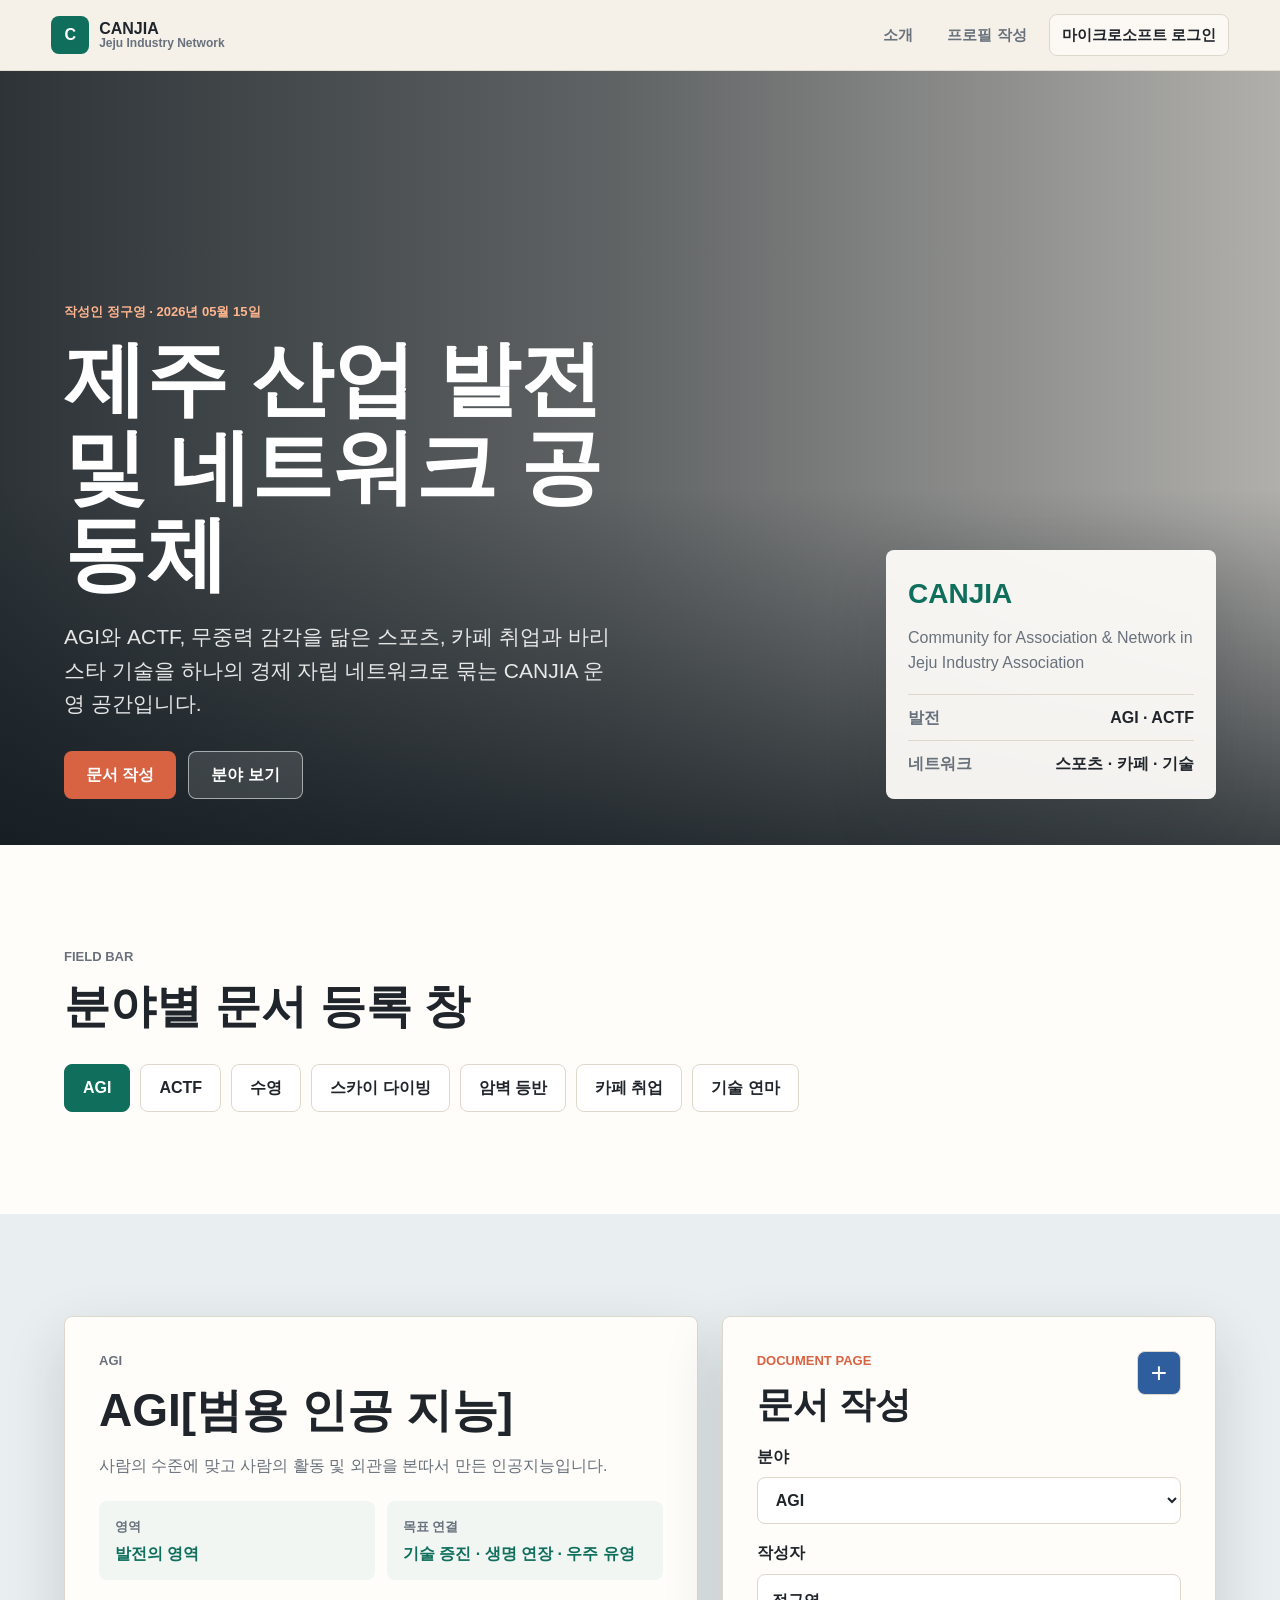
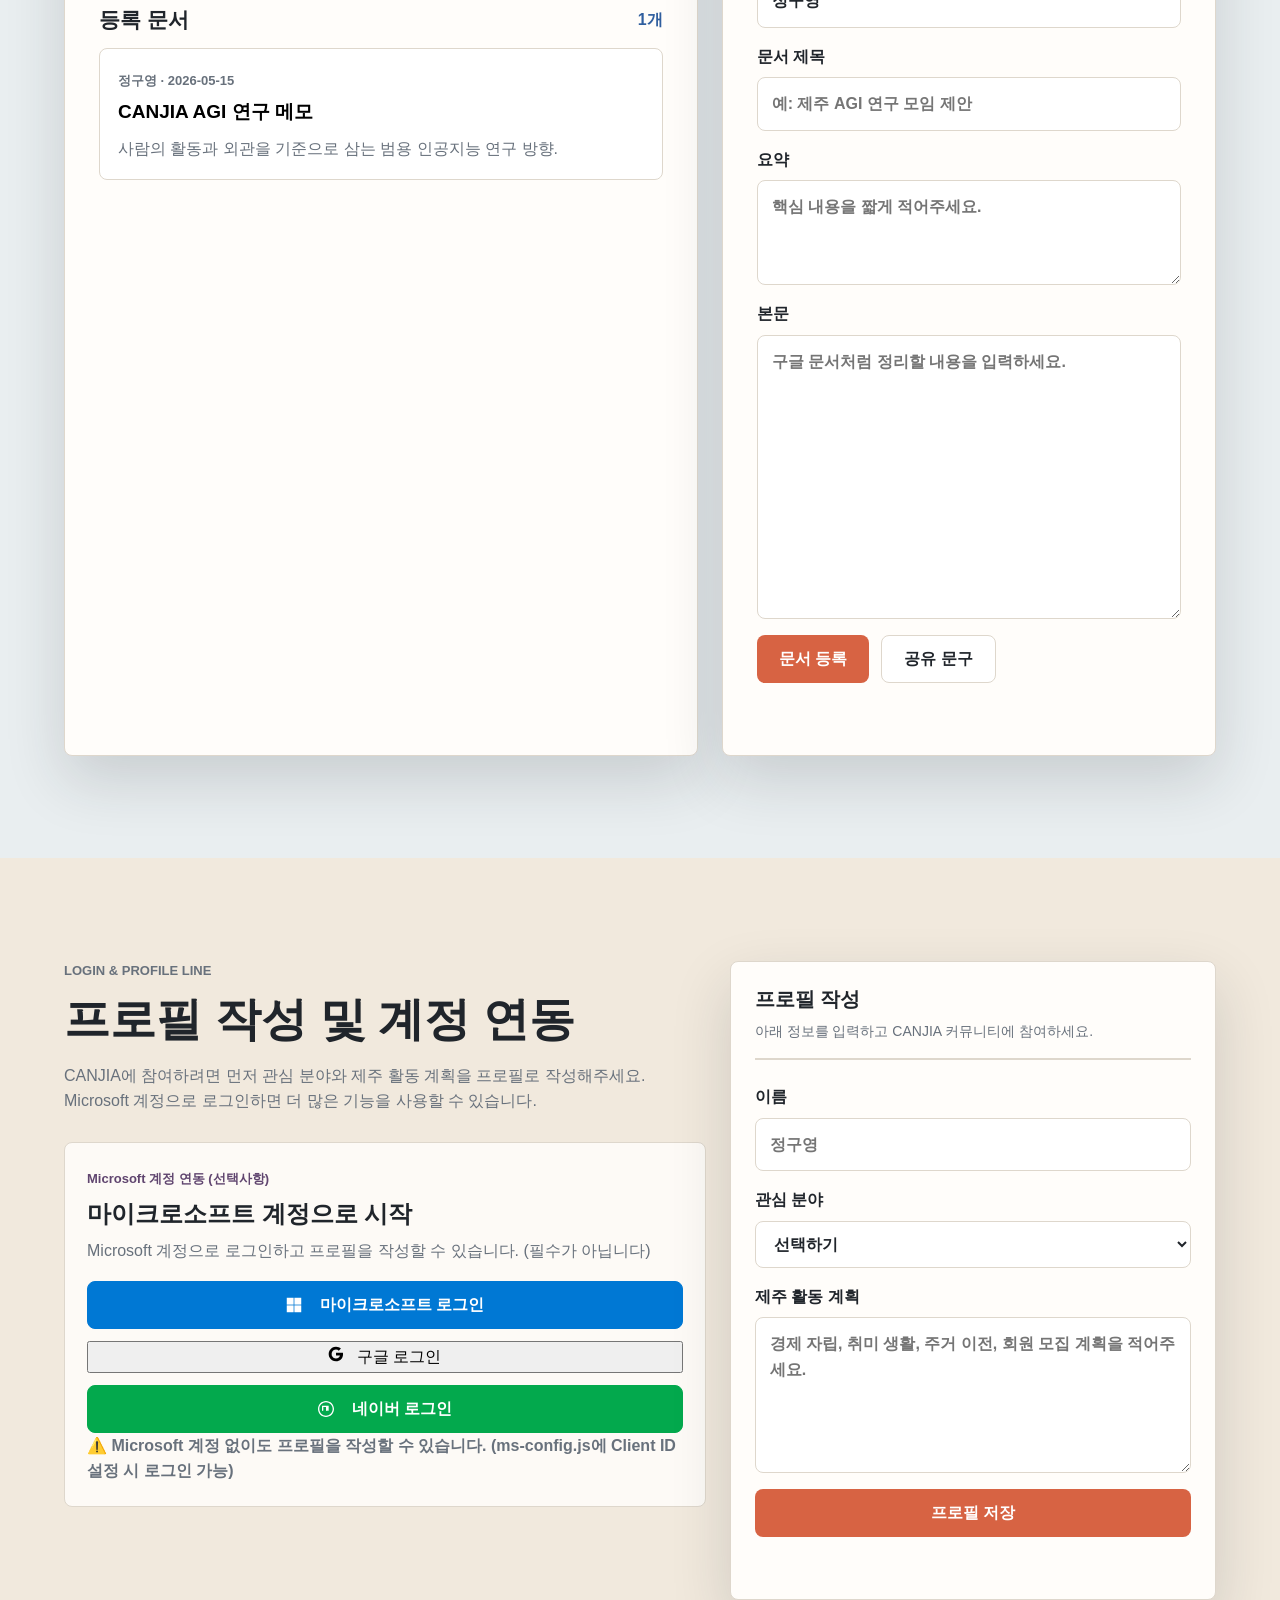
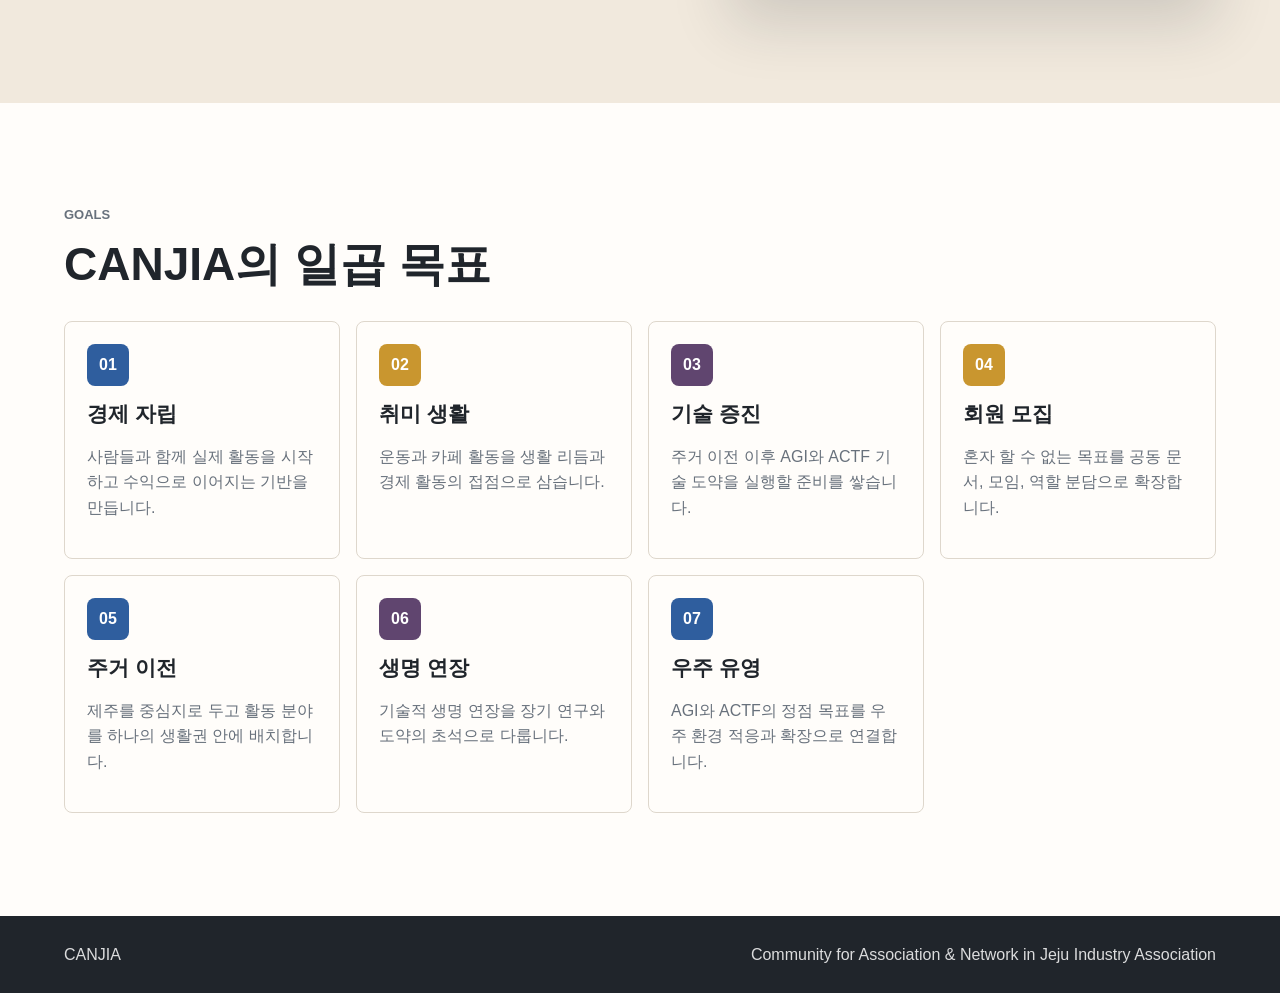
==== index.html @ 7bcbc998 "CANJIA" ====
<!DOCTYPE html>
<html lang="ko">
<head>
  <meta charset="UTF-8">
  <meta name="viewport" content="width=device-width, initial-scale=1.0">
  <title>CANJIA | 제주 산업 발전 및 네트워크 공동체</title>
  <link rel="preconnect" href="https://images.unsplash.com">
  <link rel="stylesheet" href="styles.css">
  <script src="https://alcdn.msauth.net/browser/2.45.0/js/msal-browser.min.js" defer></script>
  <script src="https://accounts.google.com/gsi/client" async defer></script>
  <script src="https://static.nid.naver.com/js/naverLogin_implicit-1.0.3.js" charset="utf-8" defer></script>
  <script src="ms-config.js" defer></script>
  <script src="google-config.js" defer></script>
  <script src="naver-config.js" defer></script>
  <script src="script.js" defer></script>
</head>
<body>
  <header class="site-header">
    <a class="brand" href="#top" aria-label="CANJIA 홈">
      <span class="brand-mark">C</span>
      <span class="brand-text">
        <strong>CANJIA</strong>
        <small>Jeju Industry Network</small>
      </span>
    </a>
    <nav class="nav" aria-label="주요 메뉴">
      <a href="#about">소개</a>
      <a href="#profile">프로필 작성</a>
      <button class="nav-auth" type="button" data-ms-auth="login">마이크로소프트 로그인</button>
    </nav>
  </header>

  <main id="top">
    <section id="about" class="hero" aria-labelledby="hero-title">
      <div class="hero-media" aria-hidden="true"></div>
      <div class="hero-overlay"></div>
      <div class="hero-content">
        <p class="eyebrow">작성인 정구영 · 2026년 05월 15일</p>
        <h1 id="hero-title">제주 산업 발전 및 네트워크 공동체</h1>
        <p class="hero-copy">
          AGI와 ACTF, 무중력 감각을 닮은 스포츠, 카페 취업과 바리스타 기술을 하나의 경제 자립 네트워크로 묶는 CANJIA 운영 공간입니다.
        </p>
        <div class="hero-actions">
          <a class="button primary" href="#documents">문서 작성</a>
          <a class="button secondary" href="#fields">분야 보기</a>
        </div>
      </div>
      <aside class="hero-panel" aria-label="CANJIA 정의">
        <strong>CANJIA</strong>
        <p>Community for Association &amp; Network in Jeju Industry Association</p>
        <dl>
          <div>
            <dt>발전</dt>
            <dd>AGI · ACTF</dd>
          </div>
          <div>
            <dt>네트워크</dt>
            <dd>스포츠 · 카페 · 기술</dd>
          </div>
        </dl>
      </aside>
    </section>

    <section id="fields" class="field-band band" aria-labelledby="fields-title">
      <div class="section-head">
        <p class="eyebrow">Field Bar</p>
        <h2 id="fields-title">분야별 문서 등록 창</h2>
      </div>
      <div class="field-tabs" role="tablist" aria-label="CANJIA 분야">
        <button class="field-tab active" type="button" data-field-target="agi">AGI</button>
        <button class="field-tab" type="button" data-field-target="actf">ACTF</button>
        <button class="field-tab" type="button" data-field-target="swimming">수영</button>
        <button class="field-tab" type="button" data-field-target="skydiving">스카이 다이빙</button>
        <button class="field-tab" type="button" data-field-target="climbing">암벽 등반</button>
        <button class="field-tab" type="button" data-field-target="cafe">카페 취업</button>
        <button class="field-tab" type="button" data-field-target="barista">기술 연마</button>
      </div>
    </section>

    <section id="documents" class="workspace" aria-labelledby="workspace-title">
      <div class="workspace-panel">
        <div class="section-head compact">
          <p id="selected-kicker" class="eyebrow">AGI</p>
          <h2 id="workspace-title">AGI[범용 인공 지능]</h2>
          <p id="selected-description">
            사람의 수준에 맞고 사람의 활동 및 외관을 본따서 만든 인공지능입니다.
          </p>
        </div>
        <div class="field-meta-grid" aria-label="선택 분야 정보">
          <article>
            <span>영역</span>
            <strong id="selected-domain">발전의 영역</strong>
          </article>
          <article>
            <span>목표 연결</span>
            <strong id="selected-goal">기술 증진 · 생명 연장 · 우주 유영</strong>
          </article>
        </div>
        <div class="doc-toolbar">
          <h3>등록 문서</h3>
          <span id="doc-count">0개</span>
        </div>
        <div id="doc-list" class="doc-list" aria-live="polite"></div>
      </div>

      <form id="doc-form" class="doc-editor">
        <div class="editor-top">
          <div>
            <p class="eyebrow">Document Page</p>
            <h2>문서 작성</h2>
          </div>
          <button id="new-doc" class="icon-button" type="button" aria-label="새 문서">+</button>
        </div>
        <label>
          분야
          <select id="doc-field" name="field" required>
            <option value="agi">AGI</option>
            <option value="actf">ACTF</option>
            <option value="swimming">수영</option>
            <option value="skydiving">스카이 다이빙</option>
            <option value="climbing">암벽 등반</option>
            <option value="cafe">카페 취업</option>
            <option value="barista">기술 연마</option>
          </select>
        </label>
        <label>
          작성자
          <input id="doc-author" name="author" type="text" value="정구영" required>
        </label>
        <label>
          문서 제목
          <input id="doc-title" name="title" type="text" placeholder="예: 제주 AGI 연구 모임 제안" required>
        </label>
        <label>
          요약
          <textarea id="doc-summary" name="summary" rows="3" placeholder="핵심 내용을 짧게 적어주세요."></textarea>
        </label>
        <label>
          본문
          <textarea id="doc-body" name="body" rows="10" placeholder="구글 문서처럼 정리할 내용을 입력하세요."></textarea>
        </label>
        <div class="editor-actions">
          <button class="button primary" type="submit">문서 등록</button>
          <button id="share-doc" class="button neutral" type="button">공유 문구</button>
        </div>
        <p id="doc-note" class="doc-note" role="status" aria-live="polite"></p>
      </form>
    </section>

    <section id="profile" class="profile band" aria-labelledby="profile-title">
      <div class="profile-copy">
        <p class="eyebrow">Login &amp; Profile Line</p>
        <h2 id="profile-title">프로필 작성 및 계정 연동</h2>
        <p>
          CANJIA에 참여하려면 먼저 관심 분야와 제주 활동 계획을 프로필로 작성해주세요.
          Microsoft 계정으로 로그인하면 더 많은 기능을 사용할 수 있습니다.
        </p>
        <div class="auth-box">
          <span class="auth-label">Microsoft 계정 연동 (선택사항)</span>
          <h3>마이크로소프트 계정으로 시작</h3>
          <p>Microsoft 계정으로 로그인하고 프로필을 작성할 수 있습니다. (필수가 아닙니다)</p>
          <div class="auth-actions">
            <button class="ms-button" type="button" data-ms-auth="login">
              <svg width="16" height="16" viewBox="0 0 21 21" fill="none" xmlns="http://www.w3.org/2000/svg" style="display: inline; margin-right: 8px;">
                <rect x="1" y="1" width="9" height="9" fill="currentColor"/>
                <rect x="11" y="1" width="9" height="9" fill="currentColor"/>
                <rect x="1" y="11" width="9" height="9" fill="currentColor"/>
                <rect x="11" y="11" width="9" height="9" fill="currentColor"/>
              </svg>
              마이크로소프트 로그인
            </button>
            <button class="google-button" type="button" data-google-auth="login">
              <svg width="16" height="16" viewBox="0 0 24 24" fill="none" xmlns="http://www.w3.org/2000/svg" style="display: inline; margin-right: 8px;">
                <path d="M22.56 12.25c0-.78-.07-1.53-.2-2.25H12v4.26h5.92c-.26 1.37-1.04 2.53-2.21 3.31v2.77h3.57c2.08-1.92 3.28-4.74 3.28-8.09z" fill="currentColor"/>
                <path d="M12 23c2.97 0 5.46-.98 7.28-2.66l-3.57-2.77c-.98.66-2.23 1.06-3.71 1.06-2.86 0-5.29-1.93-6.16-4.53H2.18v2.84C3.99 20.53 7.7 23 12 23z" fill="currentColor"/>
                <path d="M5.84 14.09c-.22-.66-.35-1.36-.35-2.09s.13-1.43.35-2.09V7.07H2.18C1.43 8.55 1 10.22 1 12s.43 3.45 1.18 4.93l2.85-2.22.81-.62z" fill="currentColor"/>
                <path d="M12 5.38c1.62 0 3.06.56 4.21 1.64l3.15-3.15C17.45 2.09 14.97 1 12 1 7.7 1 3.99 3.47 2.18 7.07l3.66 2.84c.87-2.6 3.3-4.53 6.16-4.53z" fill="currentColor"/>
              </svg>
              구글 로그인
            </button>
            <button class="naver-button" type="button" data-naver-auth="login">
              <svg width="16" height="16" viewBox="0 0 24 24" fill="none" xmlns="http://www.w3.org/2000/svg" style="display: inline; margin-right: 8px;">
                <path d="M12 0C5.37 0 0 5.37 0 12s5.37 12 12 12 12-5.37 12-12S18.63 0 12 0m0 2c5.523 0 10 4.477 10 10s-4.477 10-10 10S2 17.523 2 12 6.477 2 12 2m4 7h-2v5c0 .55-.45 1-1 1s-1-.45-1-1v-5H8v5c0 .55-.45 1-1 1s-1-.45-1-1v-7h10v7c0 .55-.45 1-1 1s-1-.45-1-1v-5z" fill="currentColor"/>
              </svg>
              네이버 로그인
            </button>
          </div>
          <p class="auth-status" role="status" aria-live="polite"></p>
        </div>
      </div>

      <form class="join-form">
        <div class="form-header">
          <h3>프로필 작성</h3>
          <p>아래 정보를 입력하고 CANJIA 커뮤니티에 참여하세요.</p>
        </div>
        <label>
          이름
          <input type="text" name="name" placeholder="정구영" required>
        </label>
        <label>
          관심 분야
          <select name="interest" required>
            <option value="">선택하기</option>
            <option>AGI</option>
            <option>ACTF</option>
            <option>수영</option>
            <option>스카이 다이빙</option>
            <option>암벽 등반</option>
            <option>카페 취업</option>
            <option>기술 연마</option>
          </select>
        </label>
        <label>
          제주 활동 계획
          <textarea name="message" rows="5" placeholder="경제 자립, 취미 생활, 주거 이전, 회원 모집 계획을 적어주세요."></textarea>
        </label>
        <button type="submit" class="button primary">프로필 저장</button>
        <p class="form-note" role="status" aria-live="polite"></p>
      </form>
    </section>

    <section class="goals" aria-labelledby="goals-title">
      <div class="section-head">
        <p class="eyebrow">Goals</p>
        <h2 id="goals-title">CANJIA의 일곱 목표</h2>
      </div>
      <div class="goal-grid">
        <article>
          <span>01</span>
          <h3>경제 자립</h3>
          <p>사람들과 함께 실제 활동을 시작하고 수익으로 이어지는 기반을 만듭니다.</p>
        </article>
        <article>
          <span>02</span>
          <h3>취미 생활</h3>
          <p>운동과 카페 활동을 생활 리듬과 경제 활동의 접점으로 삼습니다.</p>
        </article>
        <article>
          <span>03</span>
          <h3>기술 증진</h3>
          <p>주거 이전 이후 AGI와 ACTF 기술 도약을 실행할 준비를 쌓습니다.</p>
        </article>
        <article>
          <span>04</span>
          <h3>회원 모집</h3>
          <p>혼자 할 수 없는 목표를 공동 문서, 모임, 역할 분담으로 확장합니다.</p>
        </article>
        <article>
          <span>05</span>
          <h3>주거 이전</h3>
          <p>제주를 중심지로 두고 활동 분야를 하나의 생활권 안에 배치합니다.</p>
        </article>
        <article>
          <span>06</span>
          <h3>생명 연장</h3>
          <p>기술적 생명 연장을 장기 연구와 도약의 초석으로 다룹니다.</p>
        </article>
        <article>
          <span>07</span>
          <h3>우주 유영</h3>
          <p>AGI와 ACTF의 정점 목표를 우주 환경 적응과 확장으로 연결합니다.</p>
        </article>
      </div>
    </section>
  </main>

  <footer class="site-footer">
    <span>CANJIA</span>
    <span>Community for Association &amp; Network in Jeju Industry Association</span>
  </footer>
</body>
</html>
---- styles.css ----
:root {
  --ink: #20252b;
  --muted: #68717c;
  --paper: #f5f0e8;
  --surface: #fffdfa;
  --line: #ded7cc;
  --green: #0f6f5c;
  --blue: #2f5e9e;
  --coral: #d76343;
  --gold: #c9962f;
  --plum: #60456f;
  --naver: #03a94d;
  --shadow: 0 24px 60px rgba(32, 37, 43, 0.16);
}

* {
  box-sizing: border-box;
}

html {
  scroll-behavior: smooth;
}

body {
  margin: 0;
  color: var(--ink);
  font-family: "Segoe UI", "Pretendard", "Apple SD Gothic Neo", Arial, sans-serif;
  background: var(--paper);
  line-height: 1.6;
}

a,
button,
input,
select,
textarea {
  font: inherit;
}

a {
  color: inherit;
  text-decoration: none;
}

button {
  cursor: pointer;
}

.site-header {
  position: sticky;
  top: 0;
  z-index: 20;
  display: flex;
  align-items: center;
  justify-content: space-between;
  gap: 24px;
  padding: 14px clamp(18px, 4vw, 56px);
  background: rgba(245, 240, 232, 0.92);
  border-bottom: 1px solid rgba(222, 215, 204, 0.85);
  backdrop-filter: blur(16px);
}

.brand,
.nav {
  display: flex;
  align-items: center;
}

.brand {
  gap: 10px;
  min-width: max-content;
  font-weight: 900;
}

.brand-mark {
  display: grid;
  width: 38px;
  height: 38px;
  place-items: center;
  color: white;
  background: var(--green);
  border-radius: 8px;
  font-weight: 900;
}

.brand-text {
  display: grid;
  line-height: 1.1;
}

.brand-text small {
  color: var(--muted);
  font-size: 12px;
  font-weight: 800;
}

.nav {
  flex-wrap: wrap;
  justify-content: flex-end;
  gap: 10px;
  color: var(--muted);
  font-size: 15px;
  font-weight: 800;
}

.nav a,
.nav-auth {
  min-height: 38px;
  padding: 8px 12px;
  border-radius: 8px;
}

.nav a:hover {
  color: var(--green);
}

.nav-auth {
  border: 1px solid var(--line);
  color: var(--ink);
  background: rgba(255, 253, 250, 0.72);
  font-weight: 900;
}

.nav-auth:hover {
  border-color: rgba(15, 111, 92, 0.45);
}

.hero {
  position: relative;
  min-height: 86vh;
  display: grid;
  align-items: end;
  padding: clamp(96px, 14vw, 150px) clamp(20px, 5vw, 72px) 46px;
  overflow: hidden;
  color: white;
}

.hero-media,
.hero-overlay {
  position: absolute;
  inset: 0;
}

.hero-media {
  background-image: url("https://images.unsplash.com/photo-1500530855697-b586d89ba3ee?auto=format&fit=crop&w=1800&q=86");
  background-position: center;
  background-size: cover;
  transform: scale(1.02);
}

.hero-overlay {
  background:
    linear-gradient(90deg, rgba(15, 23, 29, 0.86) 0%, rgba(15, 23, 29, 0.62) 48%, rgba(15, 23, 29, 0.24) 100%),
    linear-gradient(0deg, rgba(15, 23, 29, 0.76), rgba(15, 23, 29, 0.08) 46%);
}

.hero-content {
  position: relative;
  z-index: 1;
  width: min(780px, 100%);
  padding-right: min(18vw, 280px);
}

.eyebrow {
  margin: 0 0 12px;
  color: var(--coral);
  font-size: 13px;
  font-weight: 900;
  letter-spacing: 0;
  text-transform: uppercase;
}

.hero .eyebrow {
  color: #ffb58e;
}

h1,
h2,
h3,
p {
  overflow-wrap: break-word;
}

h1 {
  max-width: 780px;
  margin: 0;
  font-size: clamp(40px, 7vw, 82px);
  line-height: 1.07;
  letter-spacing: 0;
}

h2 {
  margin: 0;
  font-size: clamp(27px, 4vw, 46px);
  line-height: 1.16;
  letter-spacing: 0;
}

h3 {
  margin: 14px 0 8px;
  font-size: 21px;
  line-height: 1.3;
}

.hero-copy {
  max-width: 660px;
  margin: 22px 0 0;
  color: rgba(255, 255, 255, 0.88);
  font-size: clamp(17px, 2vw, 21px);
}

.hero-actions,
.editor-actions,
.auth-actions {
  display: flex;
  flex-wrap: wrap;
  gap: 12px;
}

.hero-actions {
  margin-top: 30px;
}

.button,
.join-form button {
  display: inline-flex;
  align-items: center;
  justify-content: center;
  min-height: 48px;
  padding: 0 22px;
  border: 0;
  border-radius: 8px;
  font-weight: 900;
}

.button.primary,
.join-form button {
  color: white;
  background: var(--coral);
}

.button.secondary {
  color: white;
  border: 1px solid rgba(255, 255, 255, 0.55);
  background: rgba(255, 255, 255, 0.12);
}

.button.neutral {
  color: var(--ink);
  border: 1px solid var(--line);
  background: white;
}

.hero-panel {
  position: absolute;
  right: clamp(20px, 5vw, 72px);
  bottom: 46px;
  z-index: 1;
  width: min(330px, calc(100% - 40px));
  padding: 22px;
  background: rgba(255, 253, 250, 0.94);
  color: var(--ink);
  border-radius: 8px;
  box-shadow: var(--shadow);
}

.hero-panel strong {
  display: block;
  color: var(--green);
  font-size: 28px;
}

.hero-panel p {
  margin: 8px 0 18px;
  color: var(--muted);
}

.hero-panel dl {
  display: grid;
  gap: 10px;
  margin: 0;
}

.hero-panel dl div {
  display: flex;
  justify-content: space-between;
  gap: 14px;
  padding-top: 10px;
  border-top: 1px solid var(--line);
}

.hero-panel dt {
  color: var(--muted);
  font-weight: 800;
}

.hero-panel dd {
  margin: 0;
  font-weight: 900;
  text-align: right;
}

.band,
.goals {
  padding: clamp(60px, 8vw, 104px) clamp(20px, 5vw, 72px);
}

.section-head {
  width: min(860px, 100%);
  margin-bottom: 30px;
}

.section-head.compact {
  margin-bottom: 22px;
}

.section-head p,
.profile-copy p,
.doc-note,
.form-note {
  color: var(--muted);
}

.field-band {
  background: var(--surface);
}

.field-tabs {
  display: flex;
  flex-wrap: wrap;
  gap: 10px;
}

.field-tab {
  min-height: 48px;
  padding: 0 18px;
  border: 1px solid var(--line);
  border-radius: 8px;
  color: var(--ink);
  background: white;
  font-weight: 900;
}

.field-tab:hover,
.field-tab.active {
  color: white;
  border-color: var(--green);
  background: var(--green);
}

.workspace {
  display: grid;
  grid-template-columns: minmax(0, 1fr) minmax(340px, 0.78fr);
  gap: 24px;
  padding: clamp(60px, 8vw, 104px) clamp(20px, 5vw, 72px);
  background: #e9eef0;
}

.workspace-panel,
.doc-editor,
.auth-box,
.join-form,
.goal-grid article {
  border: 1px solid var(--line);
  border-radius: 8px;
  background: var(--surface);
}

.workspace-panel,
.doc-editor {
  padding: clamp(22px, 3vw, 34px);
  box-shadow: var(--shadow);
}

.field-meta-grid {
  display: grid;
  grid-template-columns: repeat(2, minmax(0, 1fr));
  gap: 12px;
  margin-bottom: 26px;
}

.field-meta-grid article {
  padding: 16px;
  border-radius: 8px;
  background: #f1f6f3;
}

.field-meta-grid span {
  display: block;
  color: var(--muted);
  font-size: 13px;
  font-weight: 900;
}

.field-meta-grid strong {
  display: block;
  margin-top: 5px;
  color: var(--green);
  line-height: 1.35;
}

.doc-toolbar {
  display: flex;
  align-items: center;
  justify-content: space-between;
  gap: 12px;
  margin-bottom: 14px;
}

.doc-toolbar h3 {
  margin: 0;
}

#doc-count {
  color: var(--blue);
  font-weight: 900;
}

.doc-list {
  display: grid;
  gap: 12px;
}

.doc-card {
  width: 100%;
  padding: 18px;
  border: 1px solid var(--line);
  border-radius: 8px;
  background: white;
  text-align: left;
}

.doc-card:hover,
.doc-card.active {
  border-color: rgba(47, 94, 158, 0.55);
  box-shadow: 0 14px 34px rgba(47, 94, 158, 0.12);
}

.doc-card span {
  color: var(--muted);
  font-size: 13px;
  font-weight: 900;
}

.doc-card strong {
  display: block;
  margin-top: 5px;
  font-size: 19px;
}

.doc-card p {
  margin: 8px 0 0;
  color: var(--muted);
}

.empty-state {
  padding: 20px;
  border: 1px dashed #bac4cb;
  border-radius: 8px;
  color: var(--muted);
  background: rgba(255, 255, 255, 0.58);
}

.doc-editor {
  align-self: start;
}

.editor-top {
  display: flex;
  align-items: start;
  justify-content: space-between;
  gap: 16px;
  margin-bottom: 18px;
}

.editor-top h2 {
  font-size: clamp(25px, 3vw, 36px);
}

.icon-button {
  display: grid;
  flex: 0 0 auto;
  width: 44px;
  height: 44px;
  place-items: center;
  border: 1px solid var(--line);
  border-radius: 8px;
  color: white;
  background: var(--blue);
  font-size: 28px;
  line-height: 1;
}

.doc-editor label,
.join-form label {
  display: grid;
  gap: 8px;
  margin-bottom: 16px;
  color: var(--ink);
  font-weight: 800;
}

.doc-editor input,
.doc-editor select,
.doc-editor textarea,
.join-form input,
.join-form select,
.join-form textarea {
  width: 100%;
  border: 1px solid var(--line);
  border-radius: 8px;
  padding: 13px 14px;
  color: var(--ink);
  background: white;
}

.doc-editor textarea,
.join-form textarea {
  resize: vertical;
}

.doc-note,
.form-note,
.auth-status {
  min-height: 24px;
  margin: 14px 0 0;
  color: var(--green);
  font-weight: 800;
}

.profile {
  display: grid;
  grid-template-columns: minmax(0, 0.95fr) minmax(320px, 0.72fr);
  gap: 24px;
  align-items: start;
  background: #f1e9dd;
}

.profile-copy {
  max-width: 700px;
}

.auth-box {
  margin-top: 28px;
  padding: 22px;
  background: rgba(255, 253, 250, 0.88);
}

.auth-label {
  color: var(--plum);
  font-size: 13px;
  font-weight: 900;
}

.auth-box h3 {
  margin: 8px 0 8px;
  font-size: 24px;
}

.auth-box p {
  margin: 0;
}

.auth-actions {
  display: grid;
  grid-template-columns: 1fr;
  margin-top: 18px;
}

.naver-button {
  display: inline-flex;
  align-items: center;
  justify-content: center;
  gap: 10px;
  min-height: 48px;
  padding: 0 16px;
  border: 1px solid var(--naver);
  border-radius: 8px;
  color: white;
  background: var(--naver);
  font-weight: 900;
}

.naver-button.outline {
  color: var(--naver);
  background: white;
}

.naver-button span {
  display: grid;
  width: 24px;
  height: 24px;
  place-items: center;
  color: var(--naver);
  background: white;
  border-radius: 4px;
  font-weight: 900;
}

.naver-button.outline span {
  color: white;
  background: var(--naver);
}

.ms-button {
  display: inline-flex;
  align-items: center;
  justify-content: center;
  gap: 10px;
  min-height: 48px;
  padding: 0 16px;
  border: 1px solid #0078d4;
  border-radius: 8px;
  color: white;
  background: #0078d4;
  font-weight: 600;
  width: 100%;
}

.ms-button:hover:not(:disabled) {
  background: #0066b2;
  border-color: #0066b2;
}

.naver-button:disabled,
.ms-button:disabled,
.nav-auth:disabled {
  opacity: 0.62;
  cursor: not-allowed;
}

#naver_id_login {
  position: absolute;
  width: 1px;
  height: 1px;
  overflow: hidden;
  opacity: 0;
  pointer-events: none;
}

.join-form {
  padding: 24px;
  box-shadow: var(--shadow);
}

.form-header {
  margin: 0 0 24px 0;
  padding-bottom: 16px;
  border-bottom: 2px solid var(--line);
}

.form-header h3 {
  margin: 0 0 8px 0;
  font-size: 20px;
  color: var(--ink);
}

.form-header p {
  margin: 0;
  color: var(--muted);
  font-size: 14px;
}

.join-form button {
  width: 100%;
  font-size: 16px;
}

.goals {
  background: var(--surface);
}

.goal-grid {
  display: grid;
  grid-template-columns: repeat(4, minmax(0, 1fr));
  gap: 16px;
}

.goal-grid article {
  min-height: 210px;
  padding: 22px;
}

.goal-grid span {
  display: inline-grid;
  width: 42px;
  height: 42px;
  place-items: center;
  color: white;
  background: var(--blue);
  border-radius: 8px;
  font-weight: 900;
}

.goal-grid article:nth-child(2n) span {
  background: var(--gold);
}

.goal-grid article:nth-child(3n) span {
  background: var(--plum);
}

.goal-grid p {
  color: var(--muted);
}

.site-footer {
  display: flex;
  justify-content: space-between;
  gap: 16px;
  padding: 26px clamp(20px, 5vw, 72px);
  color: rgba(255, 255, 255, 0.84);
  background: var(--ink);
}

.callback-page {
  min-height: 100vh;
  display: grid;
  place-items: center;
  padding: 24px;
}

.callback-card {
  width: min(420px, 100%);
  padding: 32px;
  border: 1px solid var(--line);
  border-radius: 8px;
  background: var(--surface);
  box-shadow: var(--shadow);
}

.callback-card h1 {
  margin-top: 18px;
  color: var(--ink);
  font-size: 30px;
}

.callback-card p {
  color: var(--muted);
}

@media (max-width: 1100px) {
  .hero-content {
    padding-right: 0;
  }

  .hero-panel {
    position: relative;
    right: auto;
    bottom: auto;
    margin-top: 32px;
  }

  .workspace,
  .profile,
  .goal-grid {
    grid-template-columns: 1fr 1fr;
  }
}

@media (max-width: 760px) {
  .site-header,
  .site-footer {
    align-items: flex-start;
    flex-direction: column;
  }

  .nav {
    width: 100%;
    justify-content: flex-start;
  }

  .nav a,
  .nav-auth {
    flex: 1 1 auto;
    text-align: center;
  }

  .hero {
    min-height: 760px;
    padding-top: 92px;
  }

  .hero-media {
    background-position: 58% center;
  }

  .button,
  .field-tab,
  .editor-actions .button {
    width: 100%;
  }

  .workspace,
  .profile,
  .goal-grid,
  .field-meta-grid,
  .auth-actions {
    grid-template-columns: 1fr;
  }

  .goal-grid article {
    min-height: auto;
  }
}
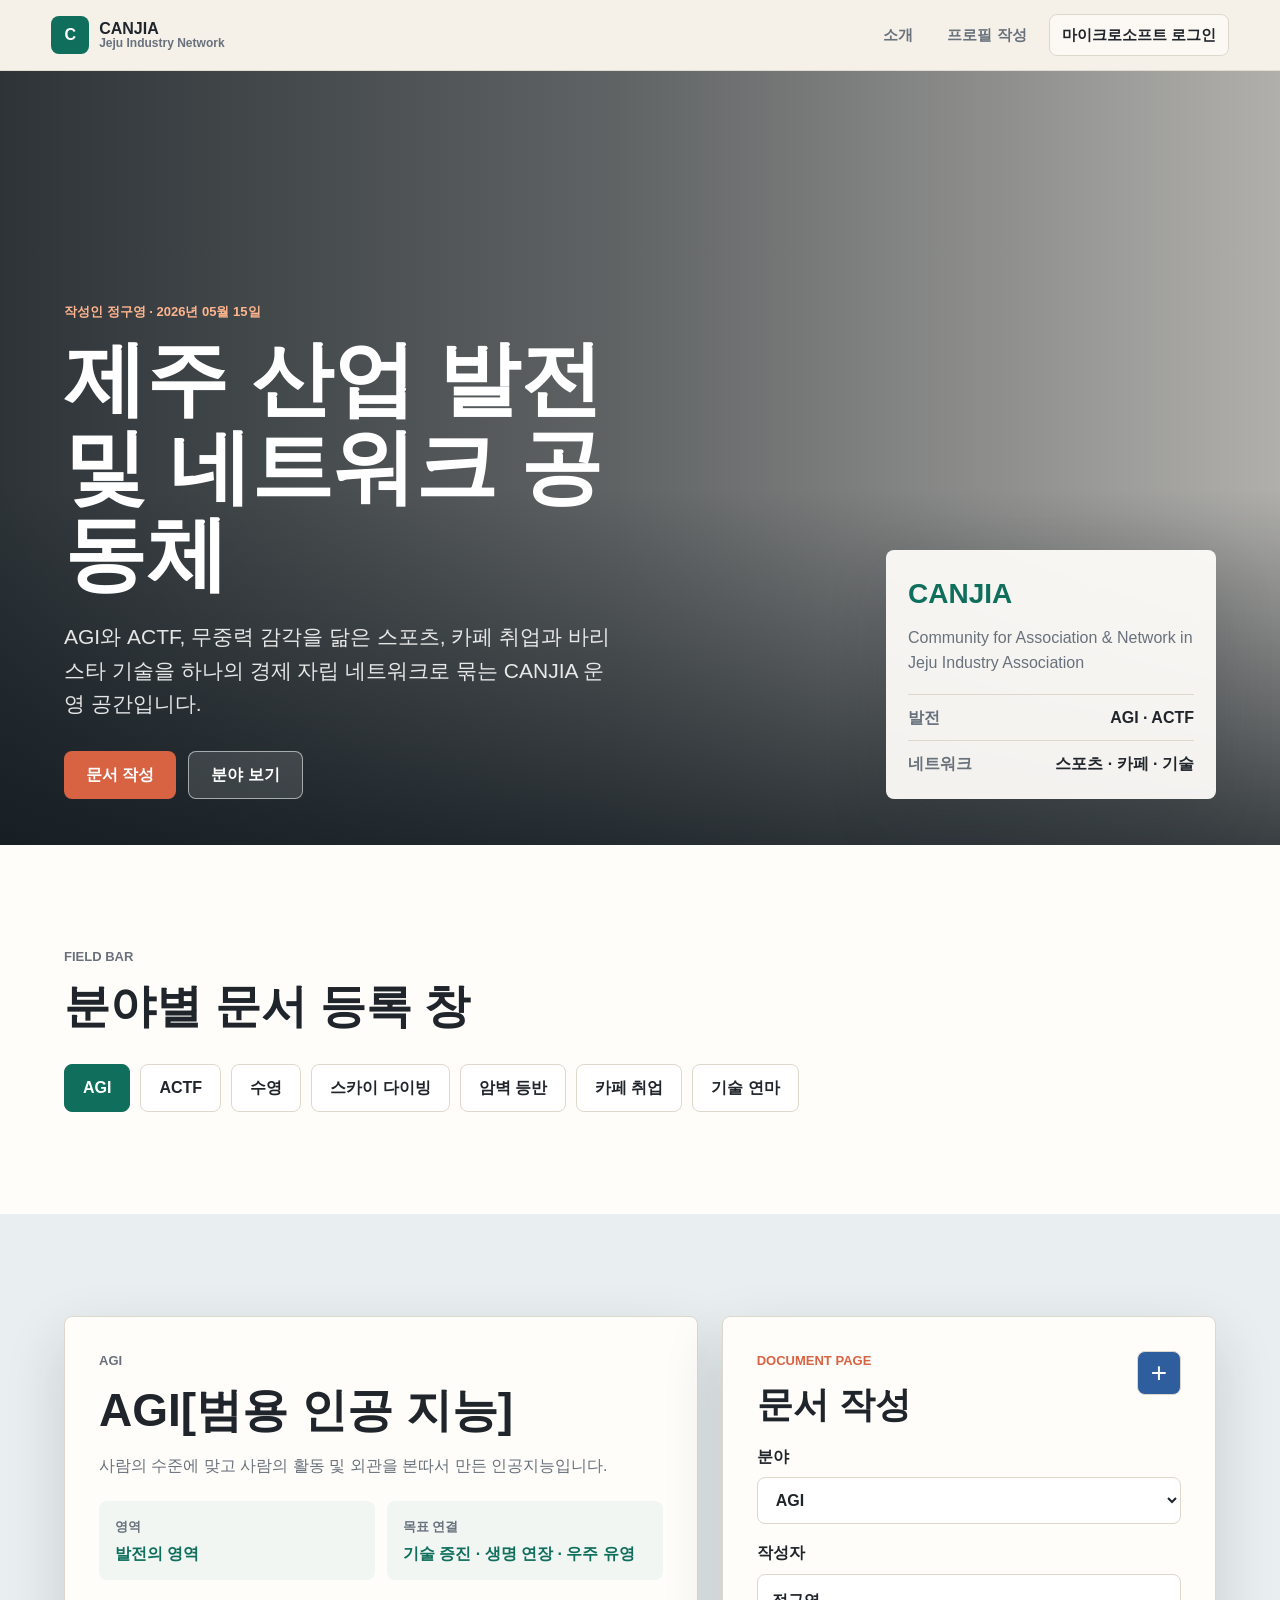
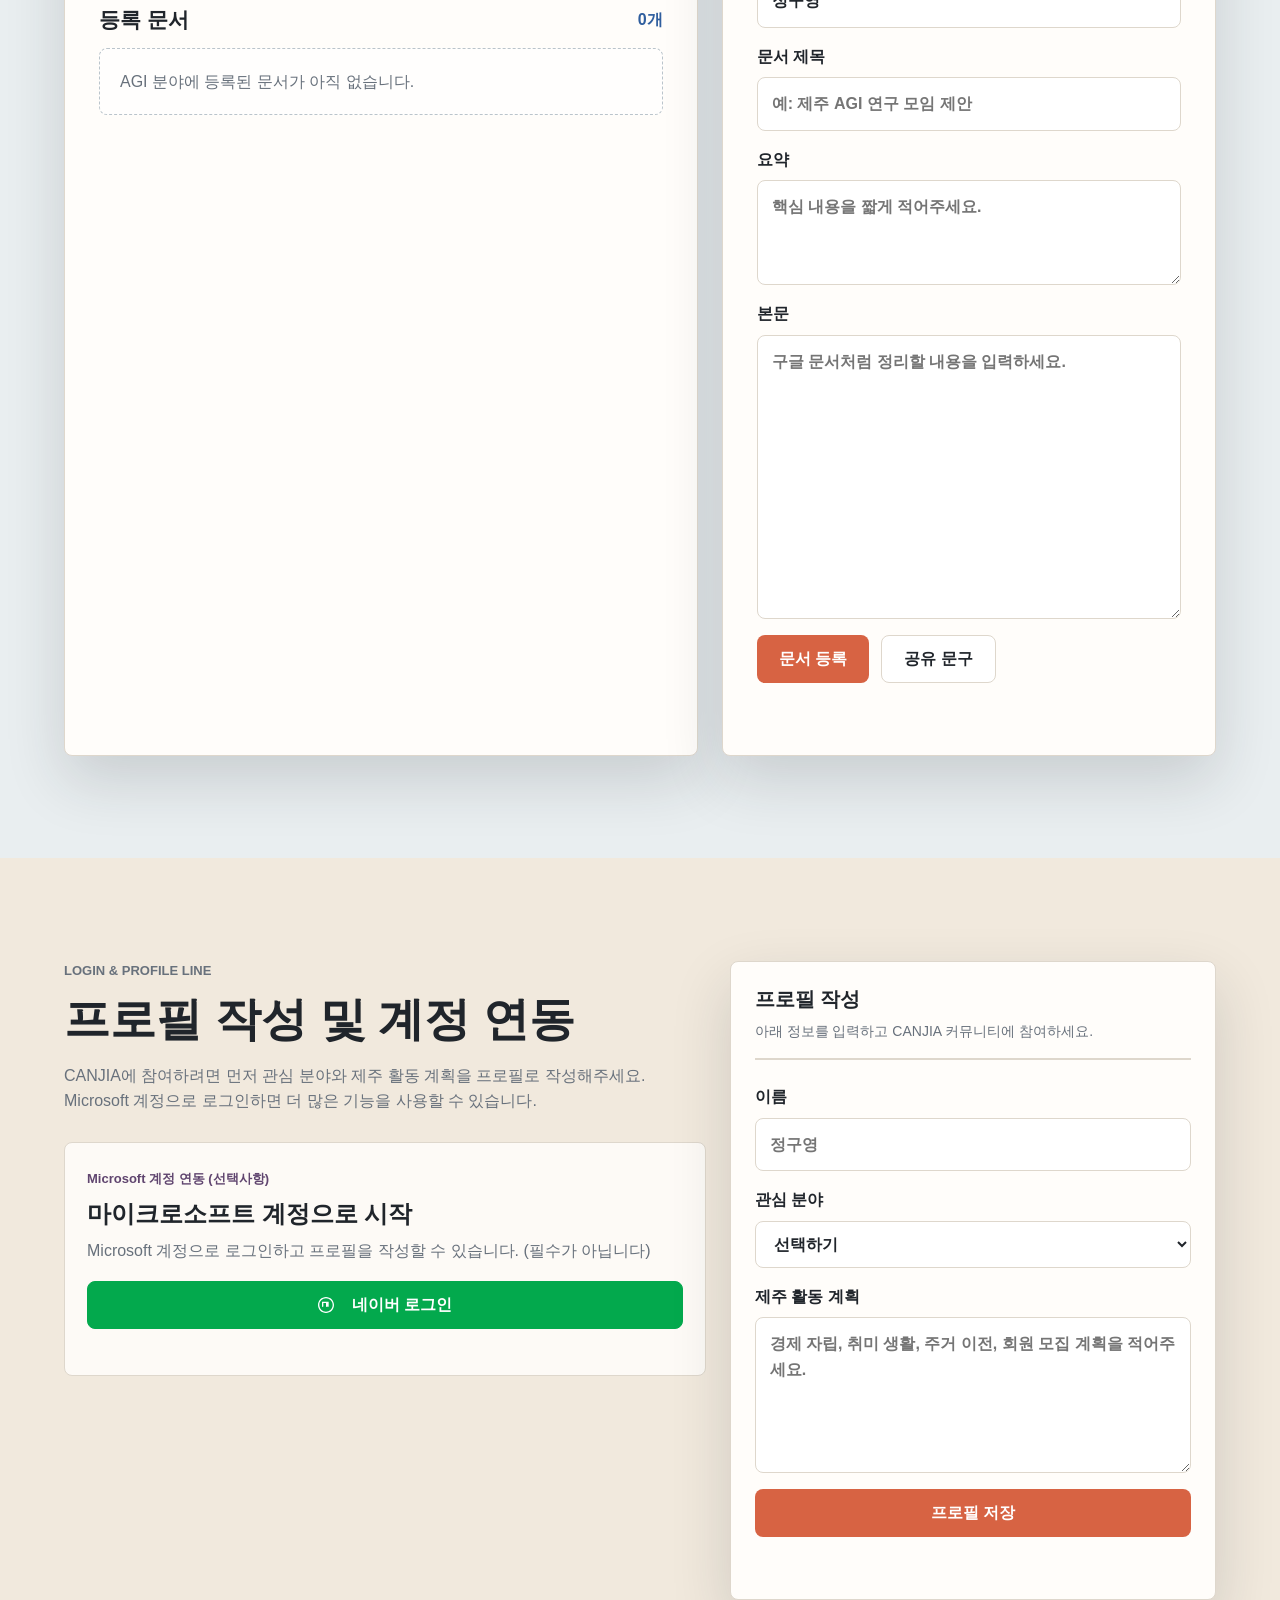
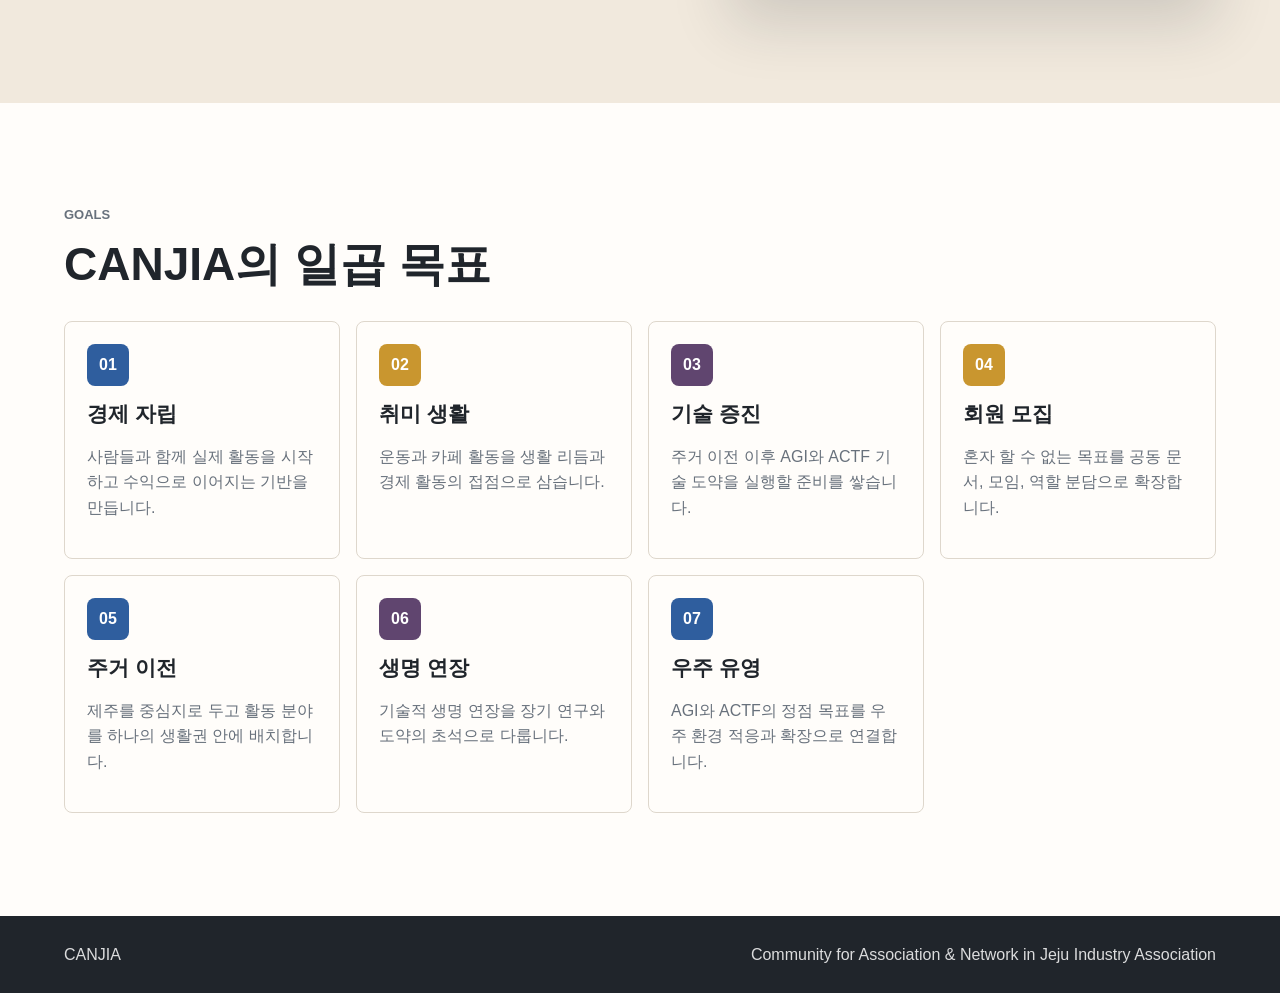
==== commit ecfd6544: "CANJIA" ====
--- a/index.html
+++ b/index.html
@@ -6,11 +6,7 @@
   <title>CANJIA | 제주 산업 발전 및 네트워크 공동체</title>
   <link rel="preconnect" href="https://images.unsplash.com">
   <link rel="stylesheet" href="styles.css">
-  <script src="https://alcdn.msauth.net/browser/2.45.0/js/msal-browser.min.js" defer></script>
-  <script src="https://accounts.google.com/gsi/client" async defer></script>
   <script src="https://static.nid.naver.com/js/naverLogin_implicit-1.0.3.js" charset="utf-8" defer></script>
-  <script src="ms-config.js" defer></script>
-  <script src="google-config.js" defer></script>
   <script src="naver-config.js" defer></script>
   <script src="script.js" defer></script>
 </head>
@@ -160,24 +156,6 @@
           <h3>마이크로소프트 계정으로 시작</h3>
           <p>Microsoft 계정으로 로그인하고 프로필을 작성할 수 있습니다. (필수가 아닙니다)</p>
           <div class="auth-actions">
-            <button class="ms-button" type="button" data-ms-auth="login">
-              <svg width="16" height="16" viewBox="0 0 21 21" fill="none" xmlns="http://www.w3.org/2000/svg" style="display: inline; margin-right: 8px;">
-                <rect x="1" y="1" width="9" height="9" fill="currentColor"/>
-                <rect x="11" y="1" width="9" height="9" fill="currentColor"/>
-                <rect x="1" y="11" width="9" height="9" fill="currentColor"/>
-                <rect x="11" y="11" width="9" height="9" fill="currentColor"/>
-              </svg>
-              마이크로소프트 로그인
-            </button>
-            <button class="google-button" type="button" data-google-auth="login">
-              <svg width="16" height="16" viewBox="0 0 24 24" fill="none" xmlns="http://www.w3.org/2000/svg" style="display: inline; margin-right: 8px;">
-                <path d="M22.56 12.25c0-.78-.07-1.53-.2-2.25H12v4.26h5.92c-.26 1.37-1.04 2.53-2.21 3.31v2.77h3.57c2.08-1.92 3.28-4.74 3.28-8.09z" fill="currentColor"/>
-                <path d="M12 23c2.97 0 5.46-.98 7.28-2.66l-3.57-2.77c-.98.66-2.23 1.06-3.71 1.06-2.86 0-5.29-1.93-6.16-4.53H2.18v2.84C3.99 20.53 7.7 23 12 23z" fill="currentColor"/>
-                <path d="M5.84 14.09c-.22-.66-.35-1.36-.35-2.09s.13-1.43.35-2.09V7.07H2.18C1.43 8.55 1 10.22 1 12s.43 3.45 1.18 4.93l2.85-2.22.81-.62z" fill="currentColor"/>
-                <path d="M12 5.38c1.62 0 3.06.56 4.21 1.64l3.15-3.15C17.45 2.09 14.97 1 12 1 7.7 1 3.99 3.47 2.18 7.07l3.66 2.84c.87-2.6 3.3-4.53 6.16-4.53z" fill="currentColor"/>
-              </svg>
-              구글 로그인
-            </button>
             <button class="naver-button" type="button" data-naver-auth="login">
               <svg width="16" height="16" viewBox="0 0 24 24" fill="none" xmlns="http://www.w3.org/2000/svg" style="display: inline; margin-right: 8px;">
                 <path d="M12 0C5.37 0 0 5.37 0 12s5.37 12 12 12 12-5.37 12-12S18.63 0 12 0m0 2c5.523 0 10 4.477 10 10s-4.477 10-10 10S2 17.523 2 12 6.477 2 12 2m4 7h-2v5c0 .55-.45 1-1 1s-1-.45-1-1v-5H8v5c0 .55-.45 1-1 1s-1-.45-1-1v-7h10v7c0 .55-.45 1-1 1s-1-.45-1-1v-5z" fill="currentColor"/>
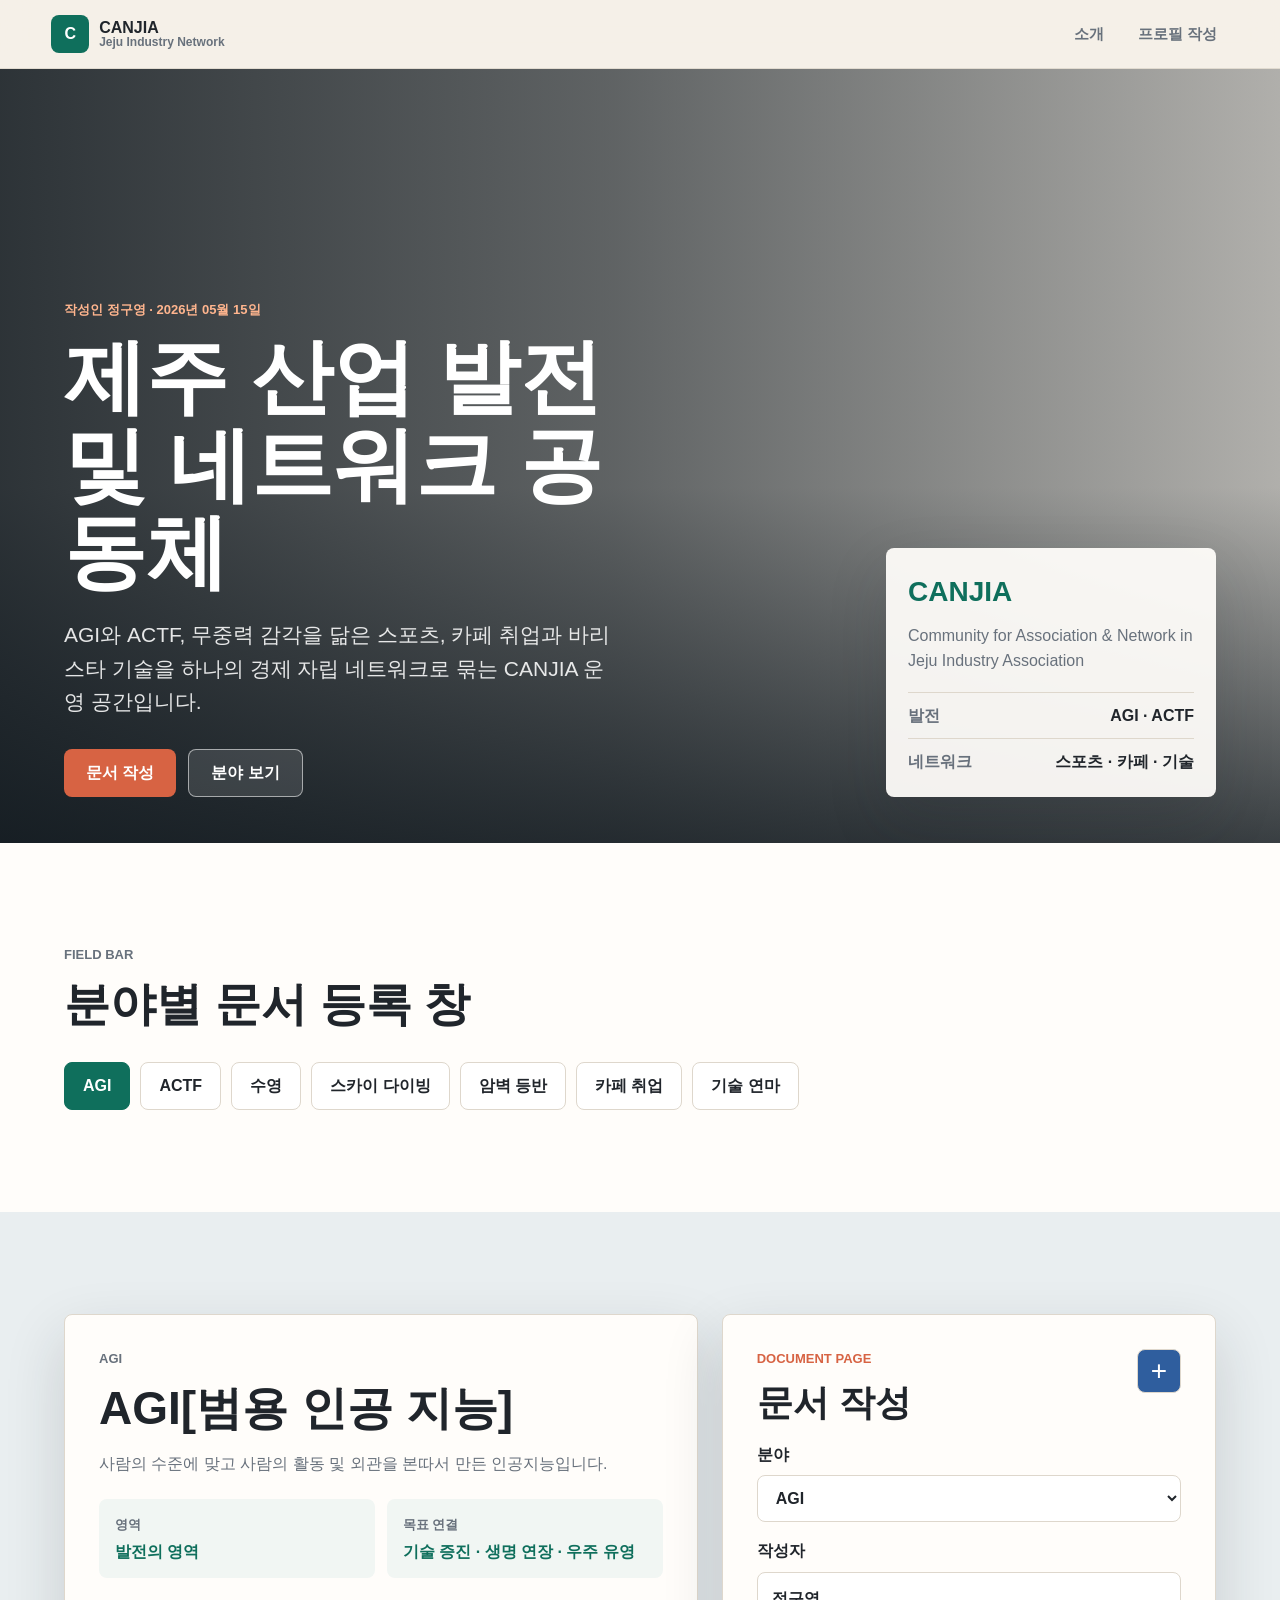
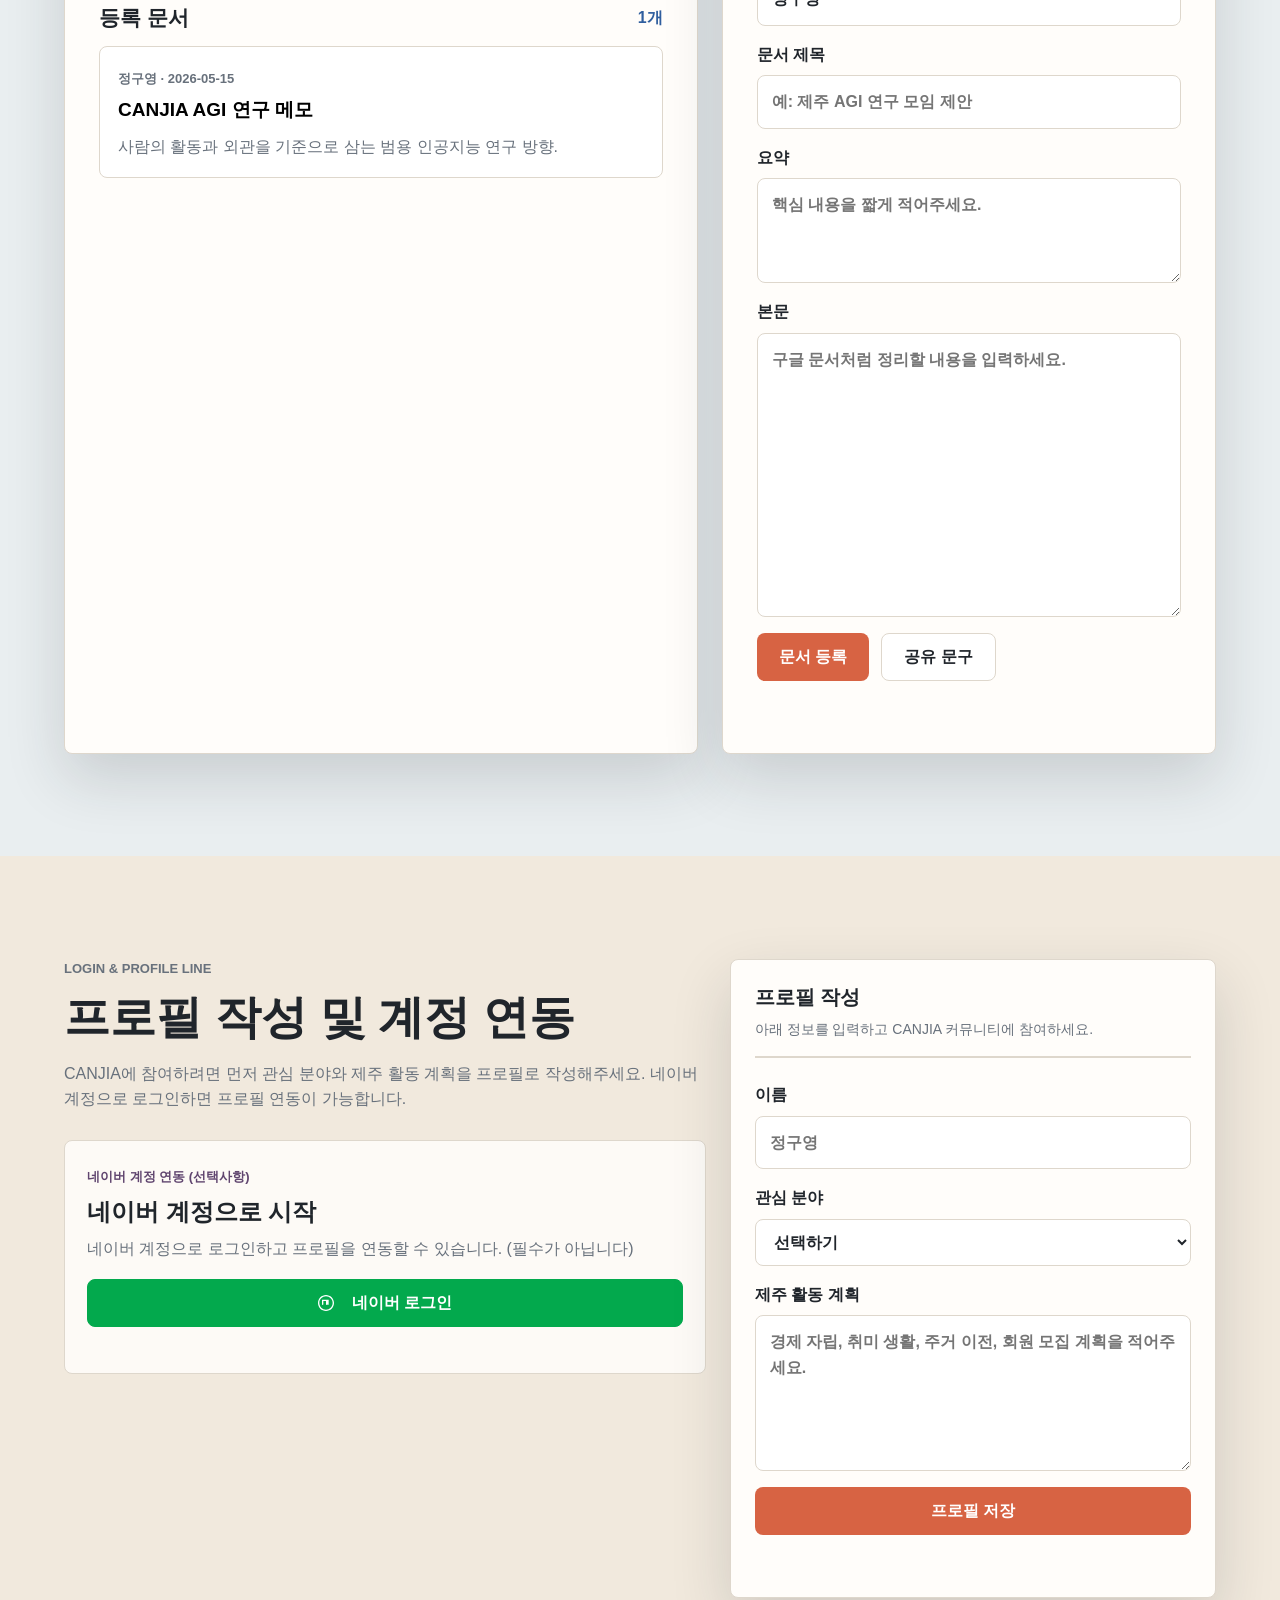
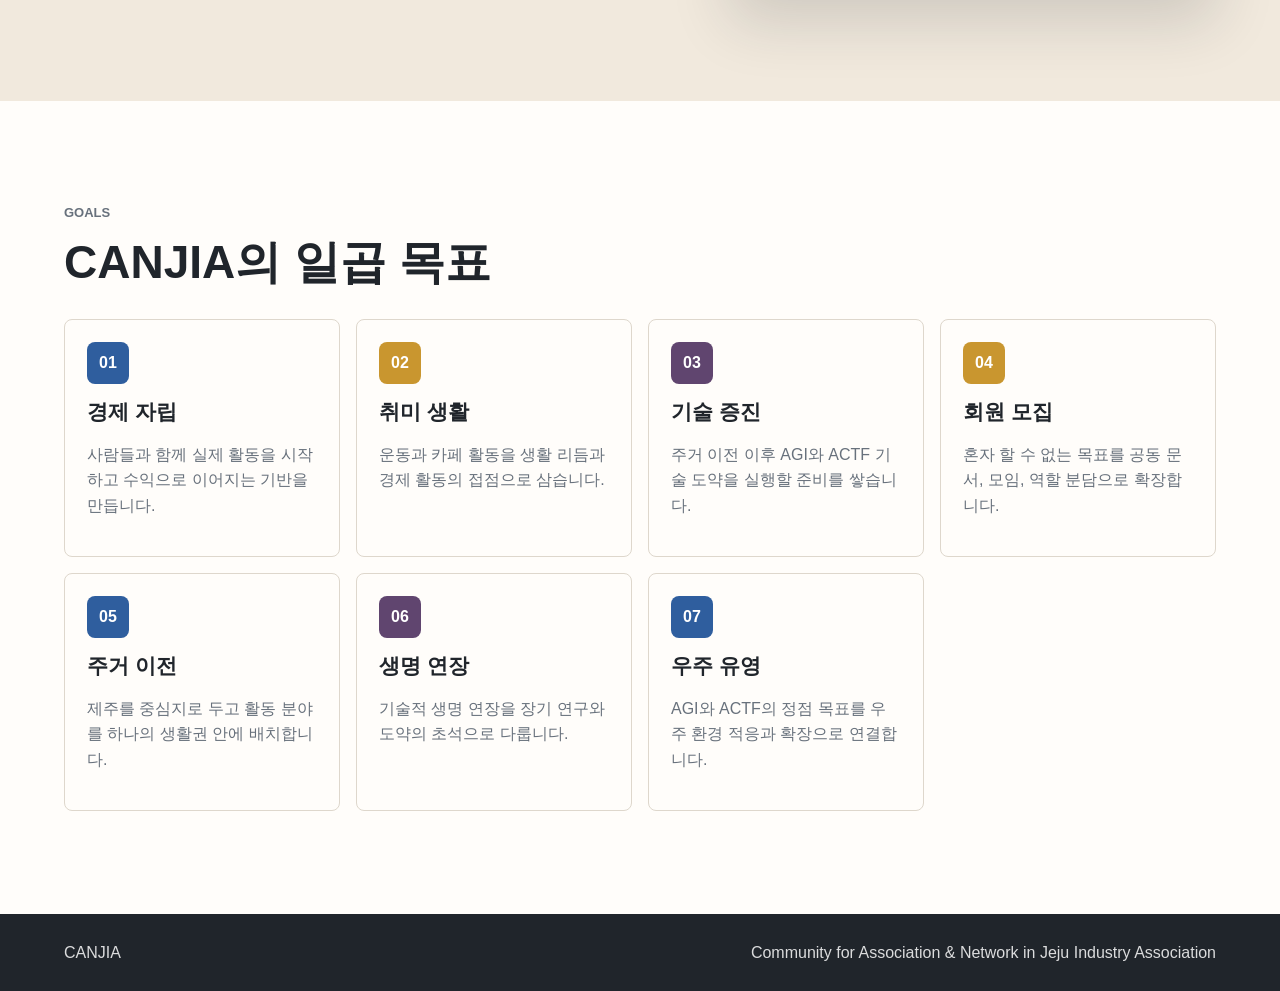
==== commit d6bc11a3: "CANJIA" ====
--- a/index.html
+++ b/index.html
@@ -22,7 +22,6 @@
     <nav class="nav" aria-label="주요 메뉴">
       <a href="#about">소개</a>
       <a href="#profile">프로필 작성</a>
-      <button class="nav-auth" type="button" data-ms-auth="login">마이크로소프트 로그인</button>
     </nav>
   </header>
 
@@ -149,12 +148,12 @@
         <h2 id="profile-title">프로필 작성 및 계정 연동</h2>
         <p>
           CANJIA에 참여하려면 먼저 관심 분야와 제주 활동 계획을 프로필로 작성해주세요.
-          Microsoft 계정으로 로그인하면 더 많은 기능을 사용할 수 있습니다.
+          네이버 계정으로 로그인하면 프로필 연동이 가능합니다.
         </p>
         <div class="auth-box">
-          <span class="auth-label">Microsoft 계정 연동 (선택사항)</span>
-          <h3>마이크로소프트 계정으로 시작</h3>
-          <p>Microsoft 계정으로 로그인하고 프로필을 작성할 수 있습니다. (필수가 아닙니다)</p>
+          <span class="auth-label">네이버 계정 연동 (선택사항)</span>
+          <h3>네이버 계정으로 시작</h3>
+          <p>네이버 계정으로 로그인하고 프로필을 연동할 수 있습니다. (필수가 아닙니다)</p>
           <div class="auth-actions">
             <button class="naver-button" type="button" data-naver-auth="login">
               <svg width="16" height="16" viewBox="0 0 24 24" fill="none" xmlns="http://www.w3.org/2000/svg" style="display: inline; margin-right: 8px;">
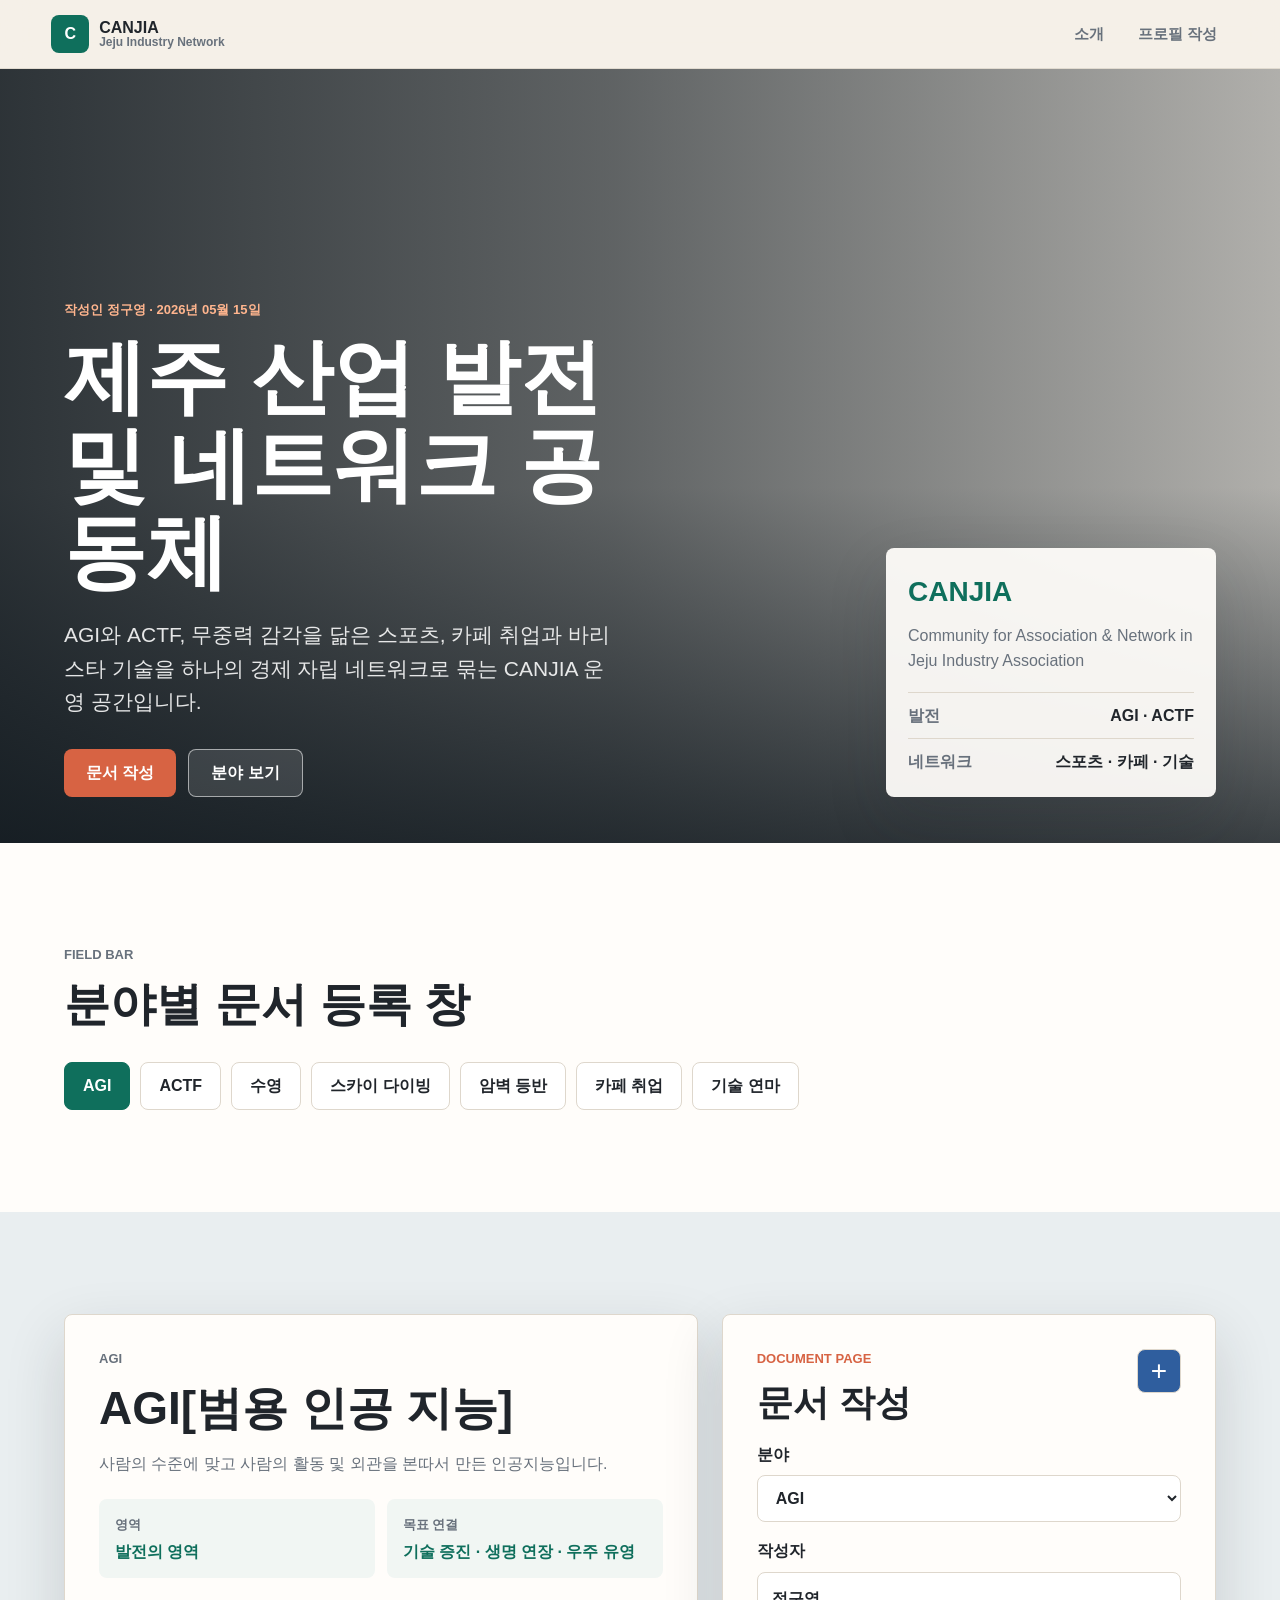
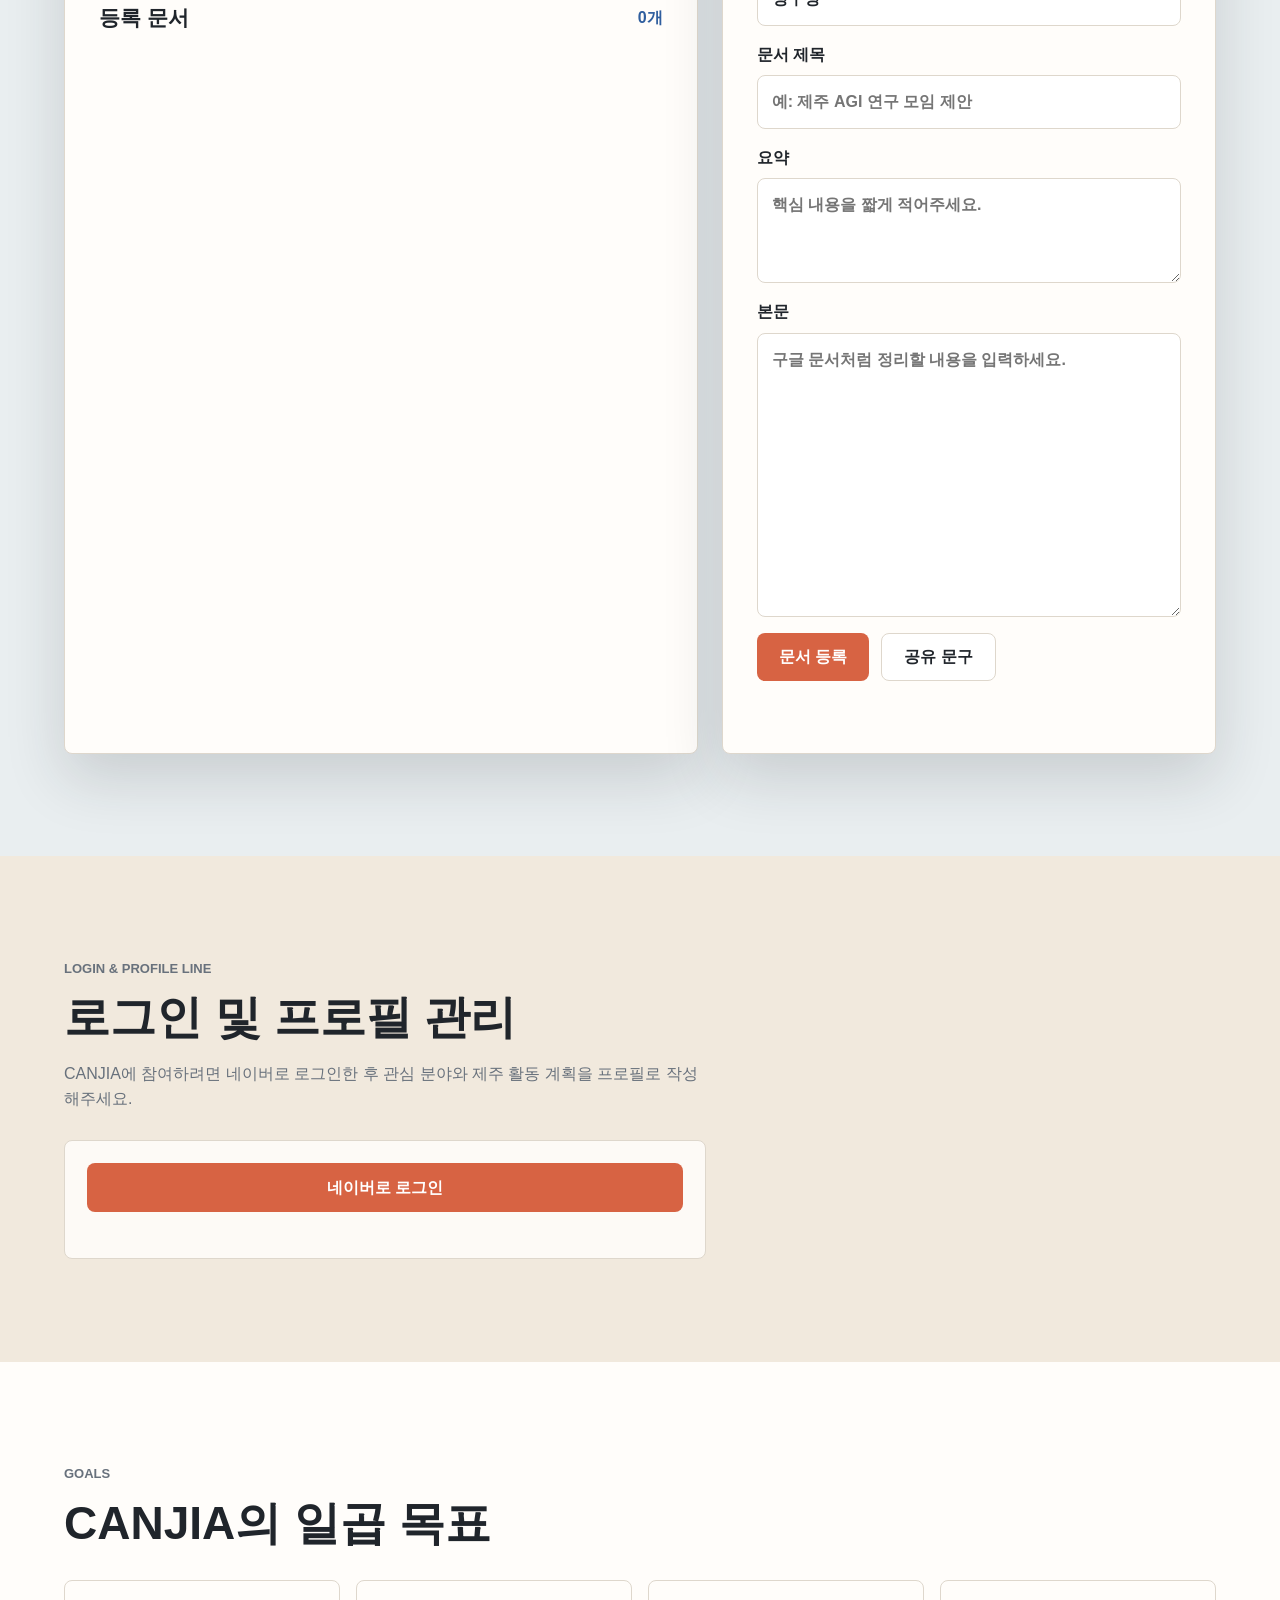
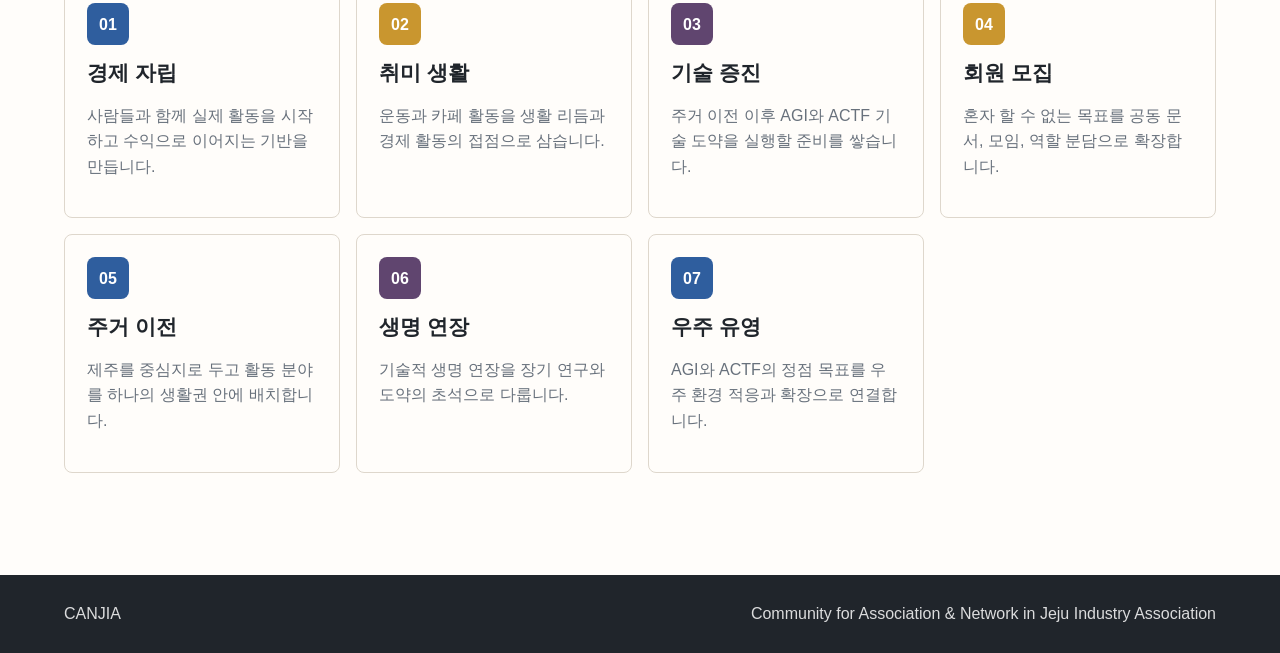
==== commit 8fa779e7: "CANJIA" ====
--- a/index.html
+++ b/index.html
@@ -6,8 +6,7 @@
   <title>CANJIA | 제주 산업 발전 및 네트워크 공동체</title>
   <link rel="preconnect" href="https://images.unsplash.com">
   <link rel="stylesheet" href="styles.css">
-  <script src="https://static.nid.naver.com/js/naverLogin_implicit-1.0.3.js" charset="utf-8" defer></script>
-  <script src="naver-config.js" defer></script>
+  <script src="naver-config.js"></script>
   <script src="script.js" defer></script>
 </head>
 <body>
@@ -145,28 +144,29 @@
     <section id="profile" class="profile band" aria-labelledby="profile-title">
       <div class="profile-copy">
         <p class="eyebrow">Login &amp; Profile Line</p>
-        <h2 id="profile-title">프로필 작성 및 계정 연동</h2>
+        <h2 id="profile-title">로그인 및 프로필 관리</h2>
         <p>
-          CANJIA에 참여하려면 먼저 관심 분야와 제주 활동 계획을 프로필로 작성해주세요.
-          네이버 계정으로 로그인하면 프로필 연동이 가능합니다.
+          CANJIA에 참여하려면 네이버로 로그인한 후 관심 분야와 제주 활동 계획을 프로필로 작성해주세요.
         </p>
-        <div class="auth-box">
-          <span class="auth-label">네이버 계정 연동 (선택사항)</span>
-          <h3>네이버 계정으로 시작</h3>
-          <p>네이버 계정으로 로그인하고 프로필을 연동할 수 있습니다. (필수가 아닙니다)</p>
-          <div class="auth-actions">
-            <button class="naver-button" type="button" data-naver-auth="login">
-              <svg width="16" height="16" viewBox="0 0 24 24" fill="none" xmlns="http://www.w3.org/2000/svg" style="display: inline; margin-right: 8px;">
-                <path d="M12 0C5.37 0 0 5.37 0 12s5.37 12 12 12 12-5.37 12-12S18.63 0 12 0m0 2c5.523 0 10 4.477 10 10s-4.477 10-10 10S2 17.523 2 12 6.477 2 12 2m4 7h-2v5c0 .55-.45 1-1 1s-1-.45-1-1v-5H8v5c0 .55-.45 1-1 1s-1-.45-1-1v-7h10v7c0 .55-.45 1-1 1s-1-.45-1-1v-5z" fill="currentColor"/>
-              </svg>
-              네이버 로그인
-            </button>
-          </div>
-          <p class="auth-status" role="status" aria-live="polite"></p>
-        </div>
-      </div>
-
-      <form class="join-form">
+        
+        <!-- 네이버 로그인 버튼 -->
+        <div id="login-section" class="auth-box">
+          <button id="naver-login-btn" class="button primary" style="width: 100%; padding: 12px; font-size: 1em; cursor: pointer;">
+            네이버로 로그인
+          </button>
+          <p id="login-message" class="form-note" role="status" aria-live="polite"></p>
+        </div>
+
+        <!-- 로그인 후 프로필 섹션 -->
+        <div id="profile-info" class="auth-box" style="display: none;">
+          <p id="user-greeting" style="text-align: center; font-size: 1.1em; margin-bottom: 1em;">
+            <strong id="current-user"></strong>님, 로그인되었습니다.
+          </p>
+          <button id="logout-button" class="button secondary" type="button" style="display: block; margin: 0 auto;">로그아웃</button>
+        </div>
+      </div>
+
+      <form class="join-form" id="profile-form" style="display: none;">
         <div class="form-header">
           <h3>프로필 작성</h3>
           <p>아래 정보를 입력하고 CANJIA 커뮤니티에 참여하세요.</p>
--- a/styles.css
+++ b/styles.css
@@ -638,6 +638,19 @@
   pointer-events: none;
 }
 
+/* 네이버 SDK 로그인 버튼 노출 (naver-start.html) */
+body.naver-start-page #naver_id_login {
+  position: static;
+  width: auto;
+  height: auto;
+  overflow: visible;
+  opacity: 1;
+  pointer-events: auto;
+  margin-top: 16px;
+  display: flex;
+  justify-content: center;
+}
+
 .join-form {
   padding: 24px;
   box-shadow: var(--shadow);
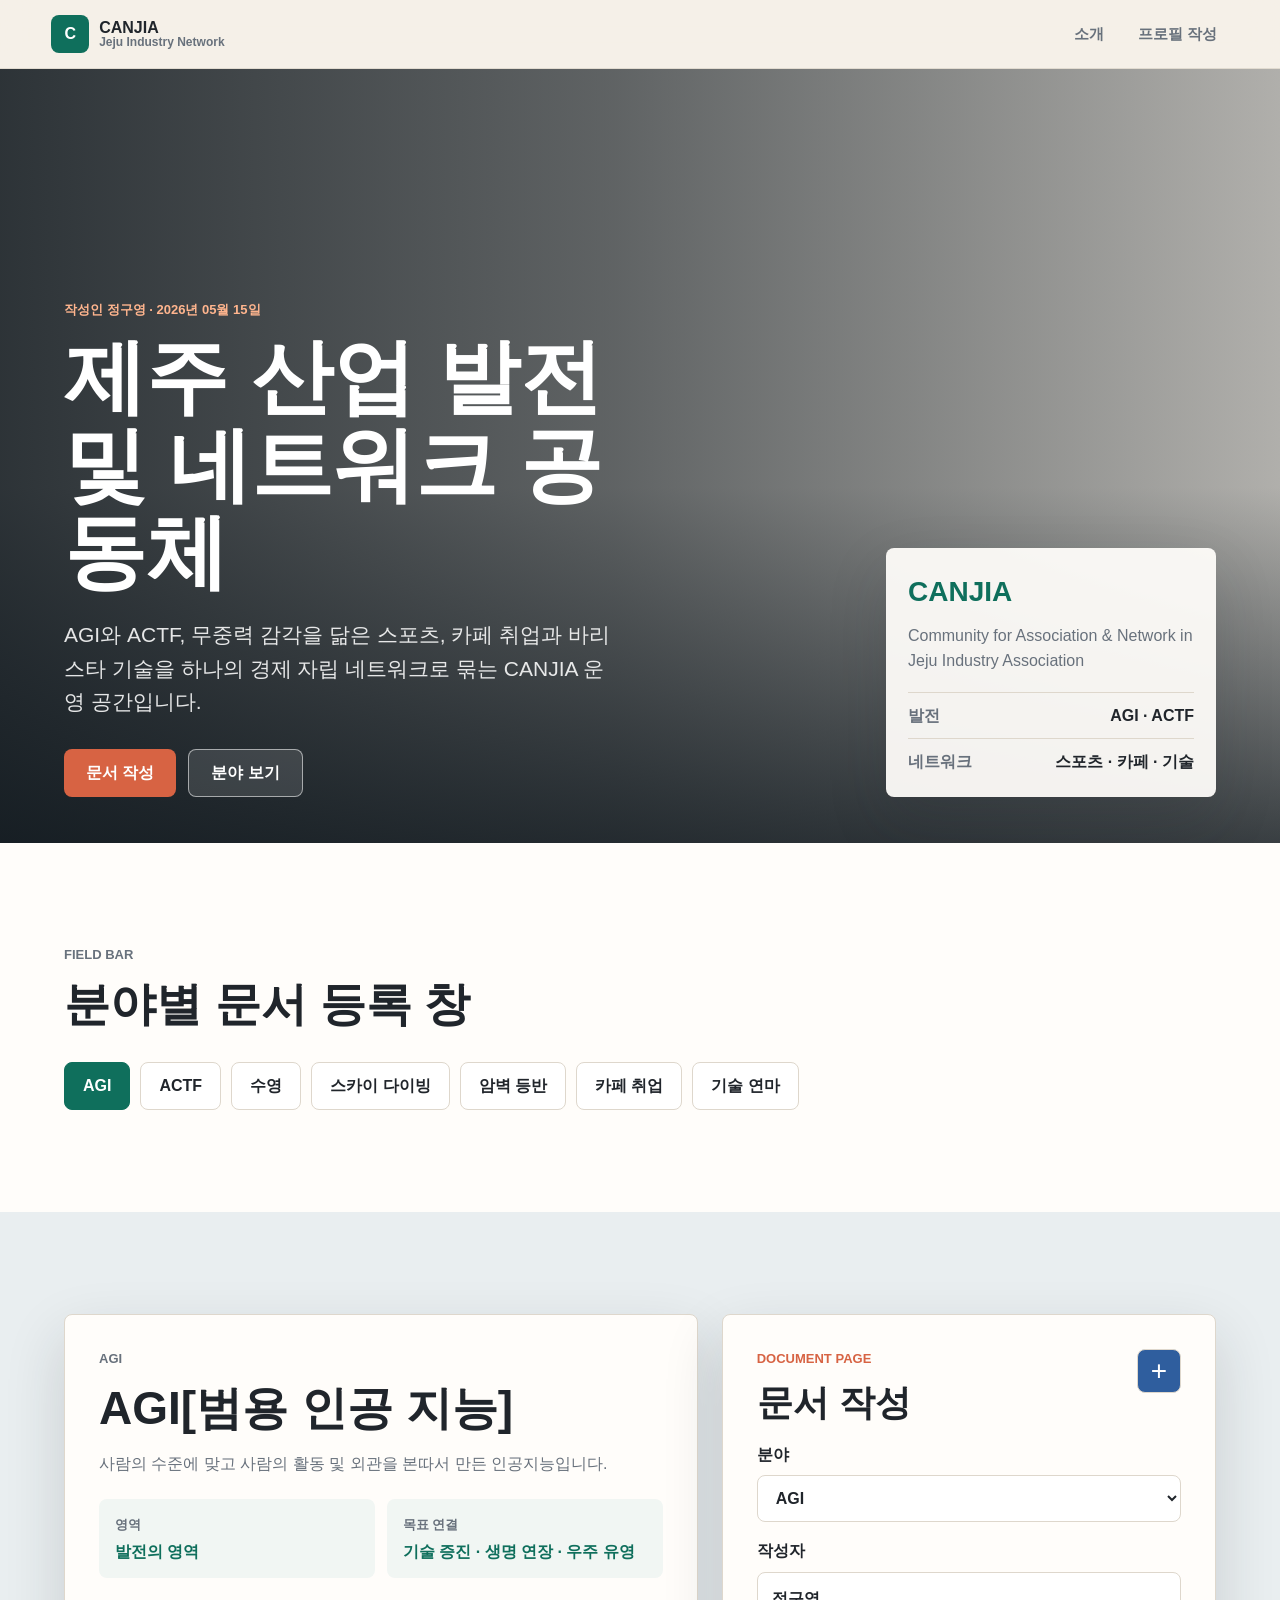
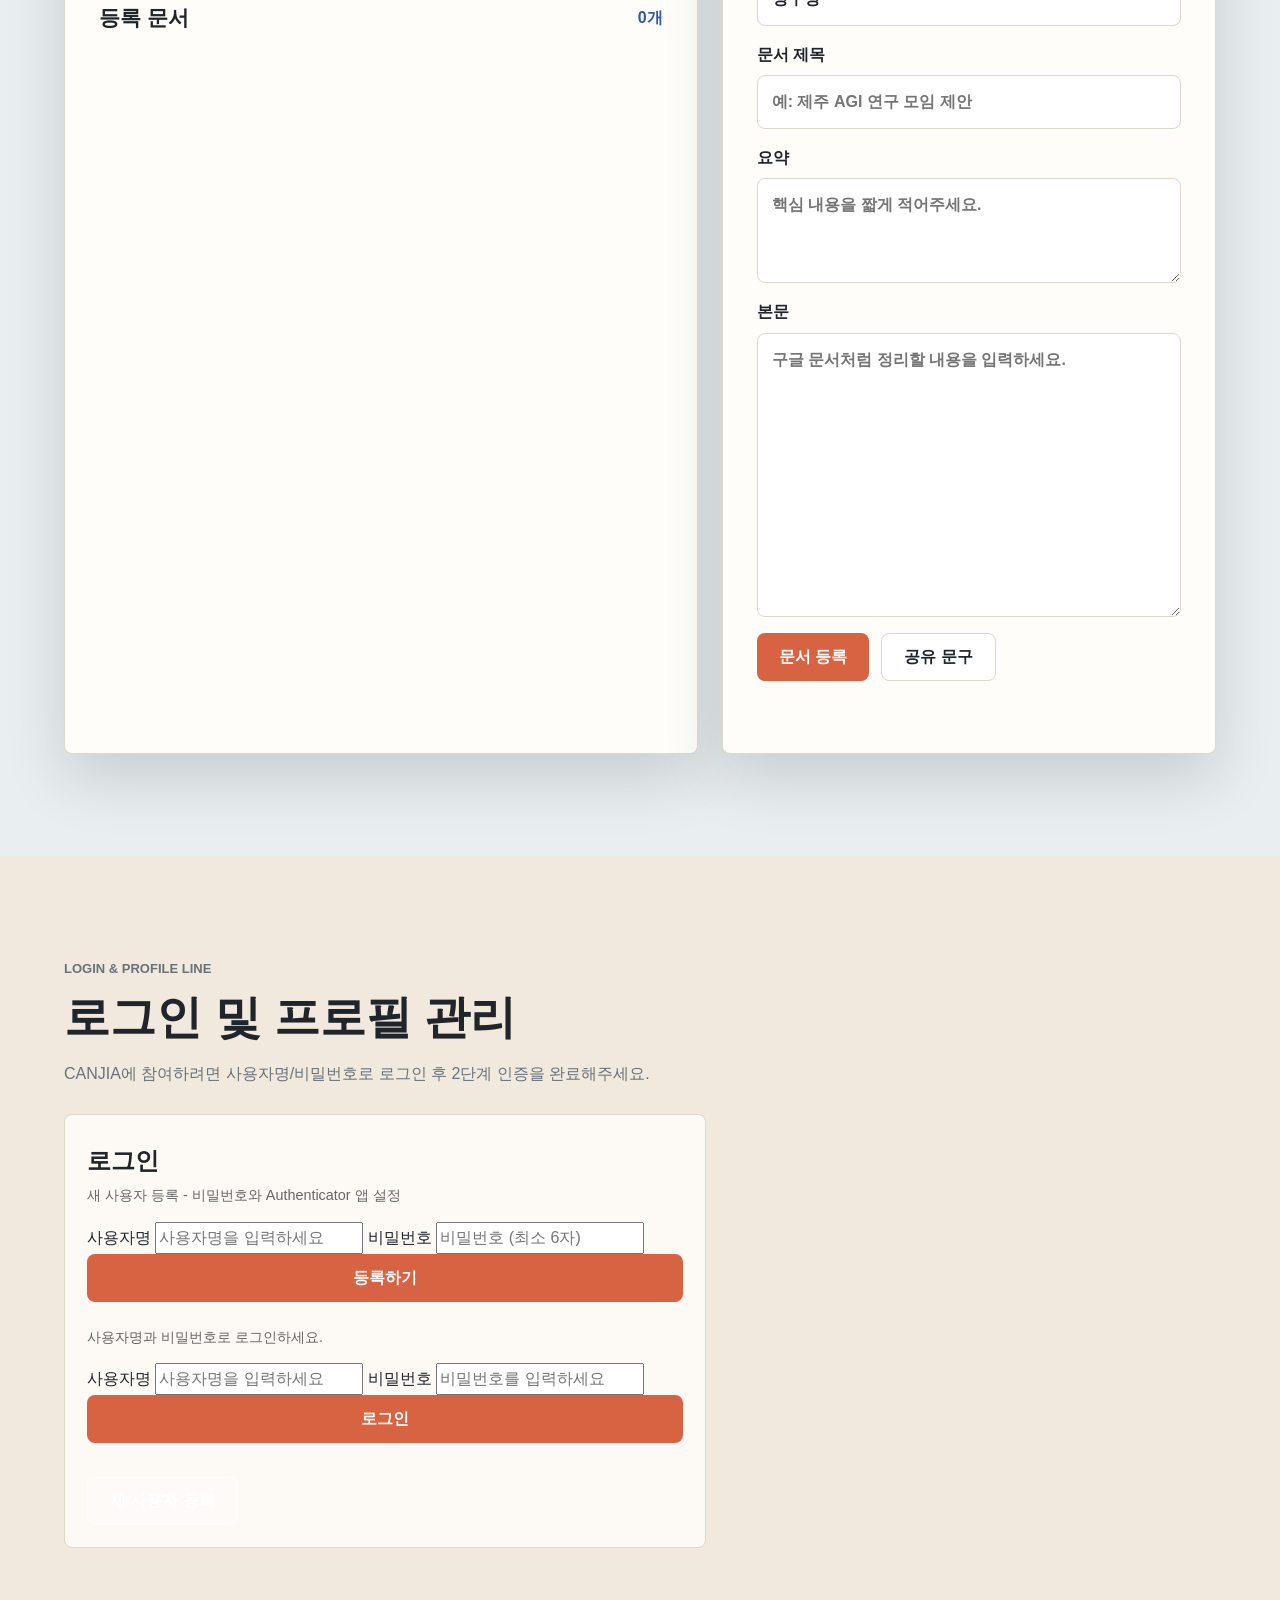
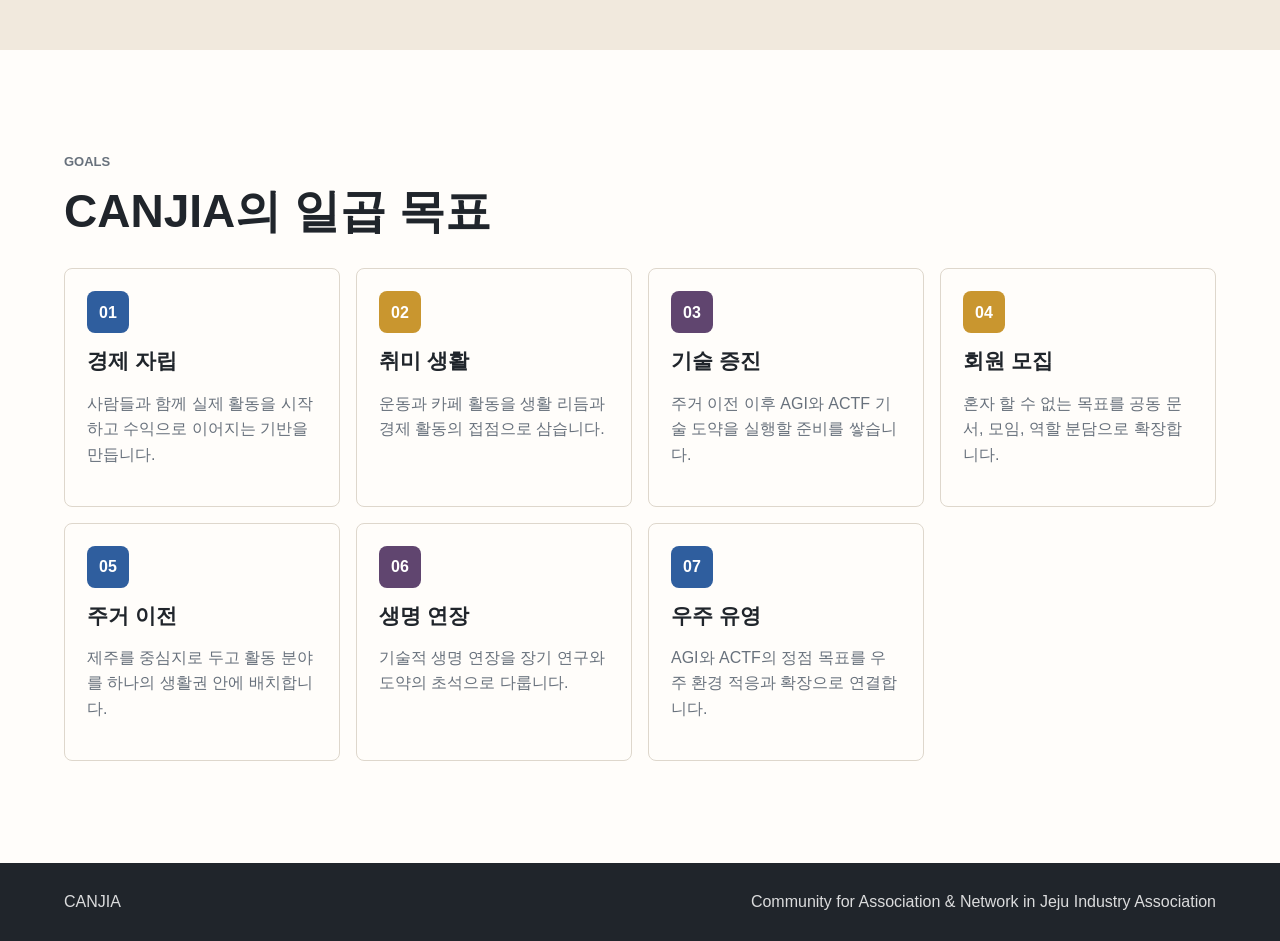
==== commit e83e3874: "CANJIA" ====
--- a/index.html
+++ b/index.html
@@ -6,7 +6,6 @@
   <title>CANJIA | 제주 산업 발전 및 네트워크 공동체</title>
   <link rel="preconnect" href="https://images.unsplash.com">
   <link rel="stylesheet" href="styles.css">
-  <script src="naver-config.js"></script>
   <script src="script.js" defer></script>
 </head>
 <body>
@@ -146,15 +145,80 @@
         <p class="eyebrow">Login &amp; Profile Line</p>
         <h2 id="profile-title">로그인 및 프로필 관리</h2>
         <p>
-          CANJIA에 참여하려면 네이버로 로그인한 후 관심 분야와 제주 활동 계획을 프로필로 작성해주세요.
+          CANJIA에 참여하려면 사용자명/비밀번호로 로그인 후 2단계 인증을 완료해주세요.
         </p>
         
-        <!-- 네이버 로그인 버튼 -->
+        <!-- 2단계 로그인 -->
         <div id="login-section" class="auth-box">
-          <button id="naver-login-btn" class="button primary" style="width: 100%; padding: 12px; font-size: 1em; cursor: pointer;">
-            네이버로 로그인
-          </button>
-          <p id="login-message" class="form-note" role="status" aria-live="polite"></p>
+          <h3>로그인</h3>
+          
+          <!-- 사용자 등록 섹션 -->
+          <div id="register-section">
+            <p style="font-size: 0.9em; color: #666; margin-bottom: 1em;">
+              새 사용자 등록 - 비밀번호와 Authenticator 앱 설정
+            </p>
+            <form id="register-form" class="simple-form">
+              <label>
+                사용자명
+                <input type="text" id="register-username" name="username" placeholder="사용자명을 입력하세요" required>
+              </label>
+              <label>
+                비밀번호
+                <input type="password" id="register-password" name="password" placeholder="비밀번호 (최소 6자)" minlength="6" required>
+              </label>
+              <button type="submit" class="button primary" style="width: 100%;">등록하기</button>
+              <p id="register-message" class="form-note" role="status" aria-live="polite"></p>
+            </form>
+            
+            <!-- QR 코드 표시 영역 -->
+            <div id="qr-section" style="display: none; margin-top: 1em; text-align: center;">
+              <p style="font-size: 0.9em; color: #666; margin-bottom: 0.5em;">
+                아래 QR 코드를 Authenticator 앱으로 스캔하세요:
+              </p>
+              <img id="qr-code" style="max-width: 200px; margin: 10px auto; display: block;" alt="QR Code">
+              <p style="font-size: 0.8em; color: #999; margin-top: 10px;">
+                또는 수동으로 비밀키를 입력하세요:
+              </p>
+              <code id="secret-key" style="display: block; background: #f5f5f5; padding: 8px; border-radius: 4px; margin: 10px auto; max-width: 200px; word-break: break-all;"></code>
+              <button id="show-login-btn" class="button secondary" style="margin-top: 10px;">로그인 화면으로 이동</button>
+            </div>
+          </div>
+          
+          <!-- 1단계 로그인 섹션 -->
+          <div id="signin-section">
+            <p style="font-size: 0.9em; color: #666; margin-bottom: 1em;">
+              사용자명과 비밀번호로 로그인하세요.
+            </p>
+            <form id="login-form" class="simple-form">
+              <label>
+                사용자명
+                <input type="text" id="login-username" name="username" placeholder="사용자명을 입력하세요" required>
+              </label>
+              <label>
+                비밀번호
+                <input type="password" id="login-password" name="password" placeholder="비밀번호를 입력하세요" required>
+              </label>
+              <button type="submit" class="button primary" style="width: 100%;">로그인</button>
+              <p id="login-message" class="form-note" role="status" aria-live="polite"></p>
+            </form>
+            <button id="show-register-btn" class="button secondary" style="margin-top: 10px;">새 사용자 등록</button>
+          </div>
+          
+          <!-- 2단계 인증 섹션 -->
+          <div id="twofa-section" style="display: none;">
+            <p style="font-size: 0.9em; color: #666; margin-bottom: 1em;">
+              Authenticator 앱에서 생성된 6자리 코드를 입력하세요.
+            </p>
+            <form id="twofa-form" class="simple-form">
+              <label>
+                인증 코드
+                <input type="text" id="totp-code" name="code" placeholder="6자리 인증 코드" maxlength="6" pattern="[0-9]{6}" required>
+              </label>
+              <button type="submit" class="button primary" style="width: 100%;">인증</button>
+              <p id="twofa-message" class="form-note" role="status" aria-live="polite"></p>
+            </form>
+            <button id="cancel-login-btn" class="button secondary" style="margin-top: 10px;">취소</button>
+          </div>
         </div>
 
         <!-- 로그인 후 프로필 섹션 -->
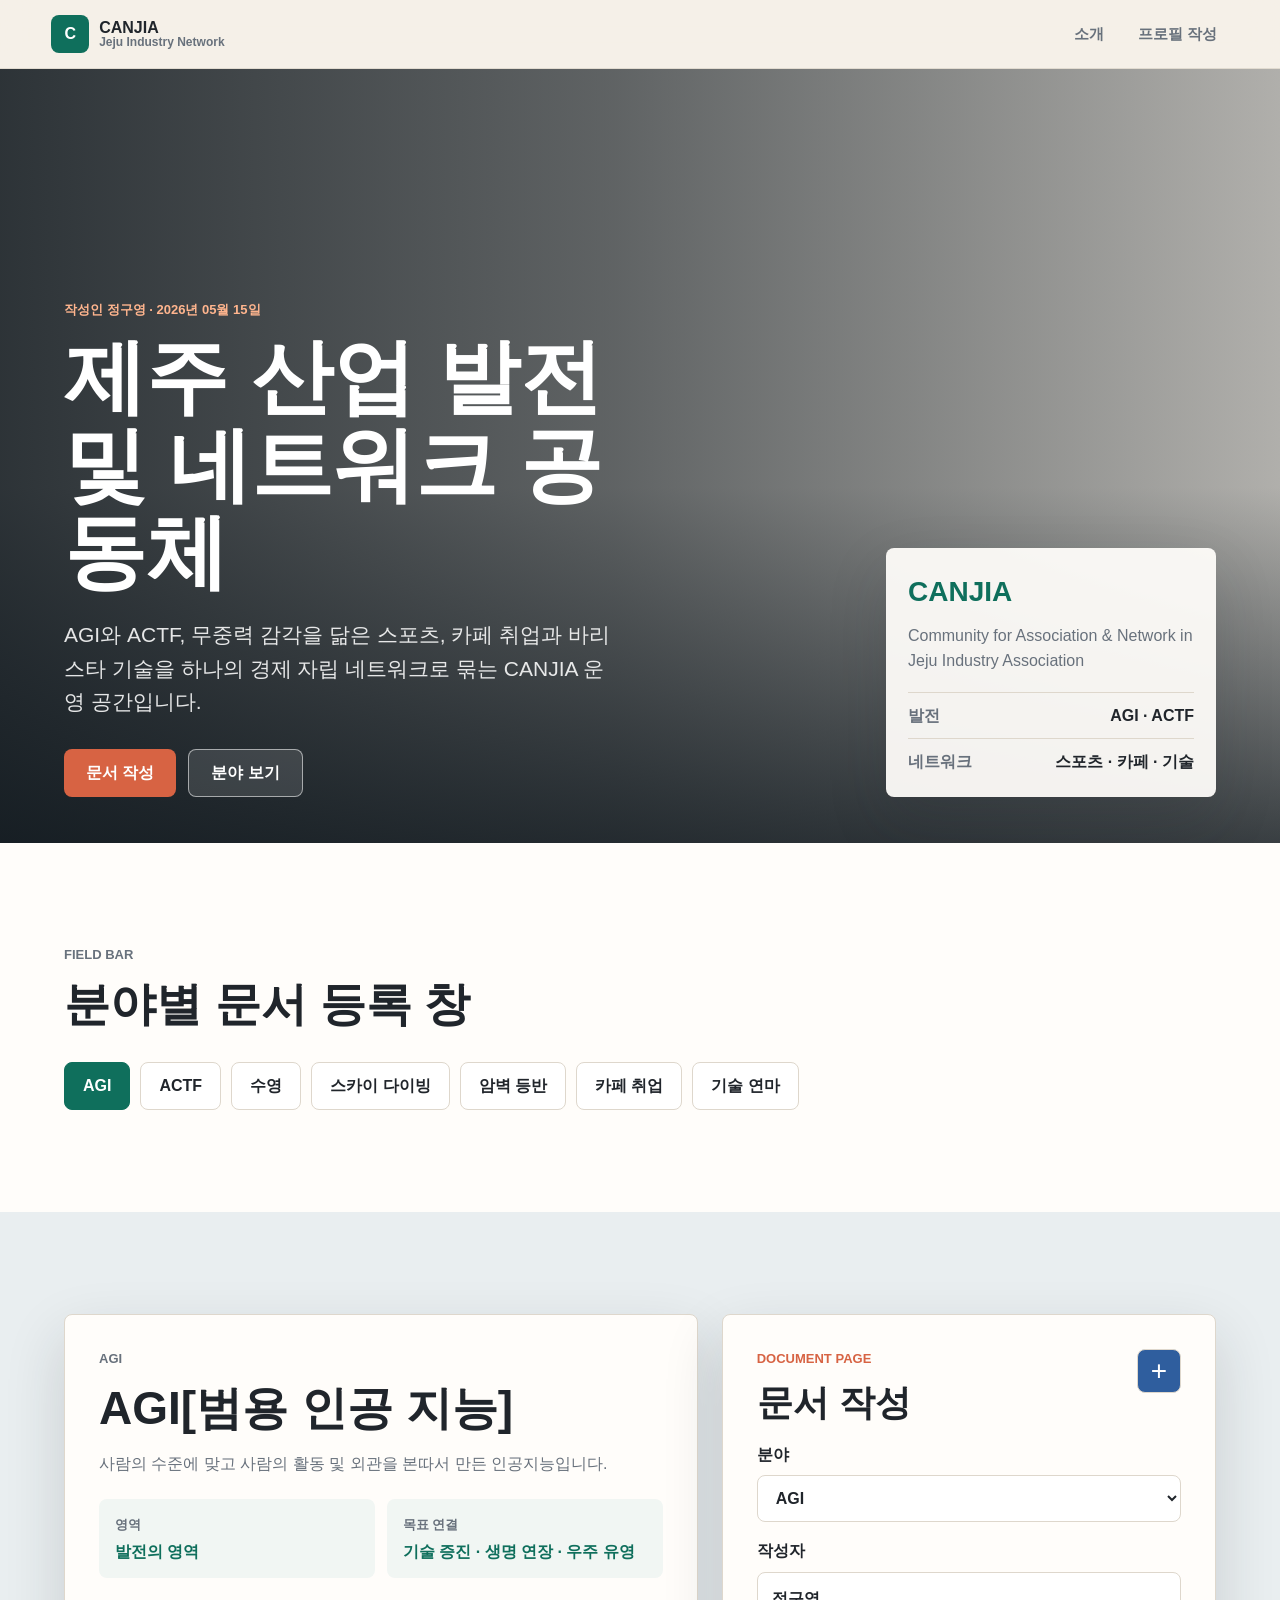
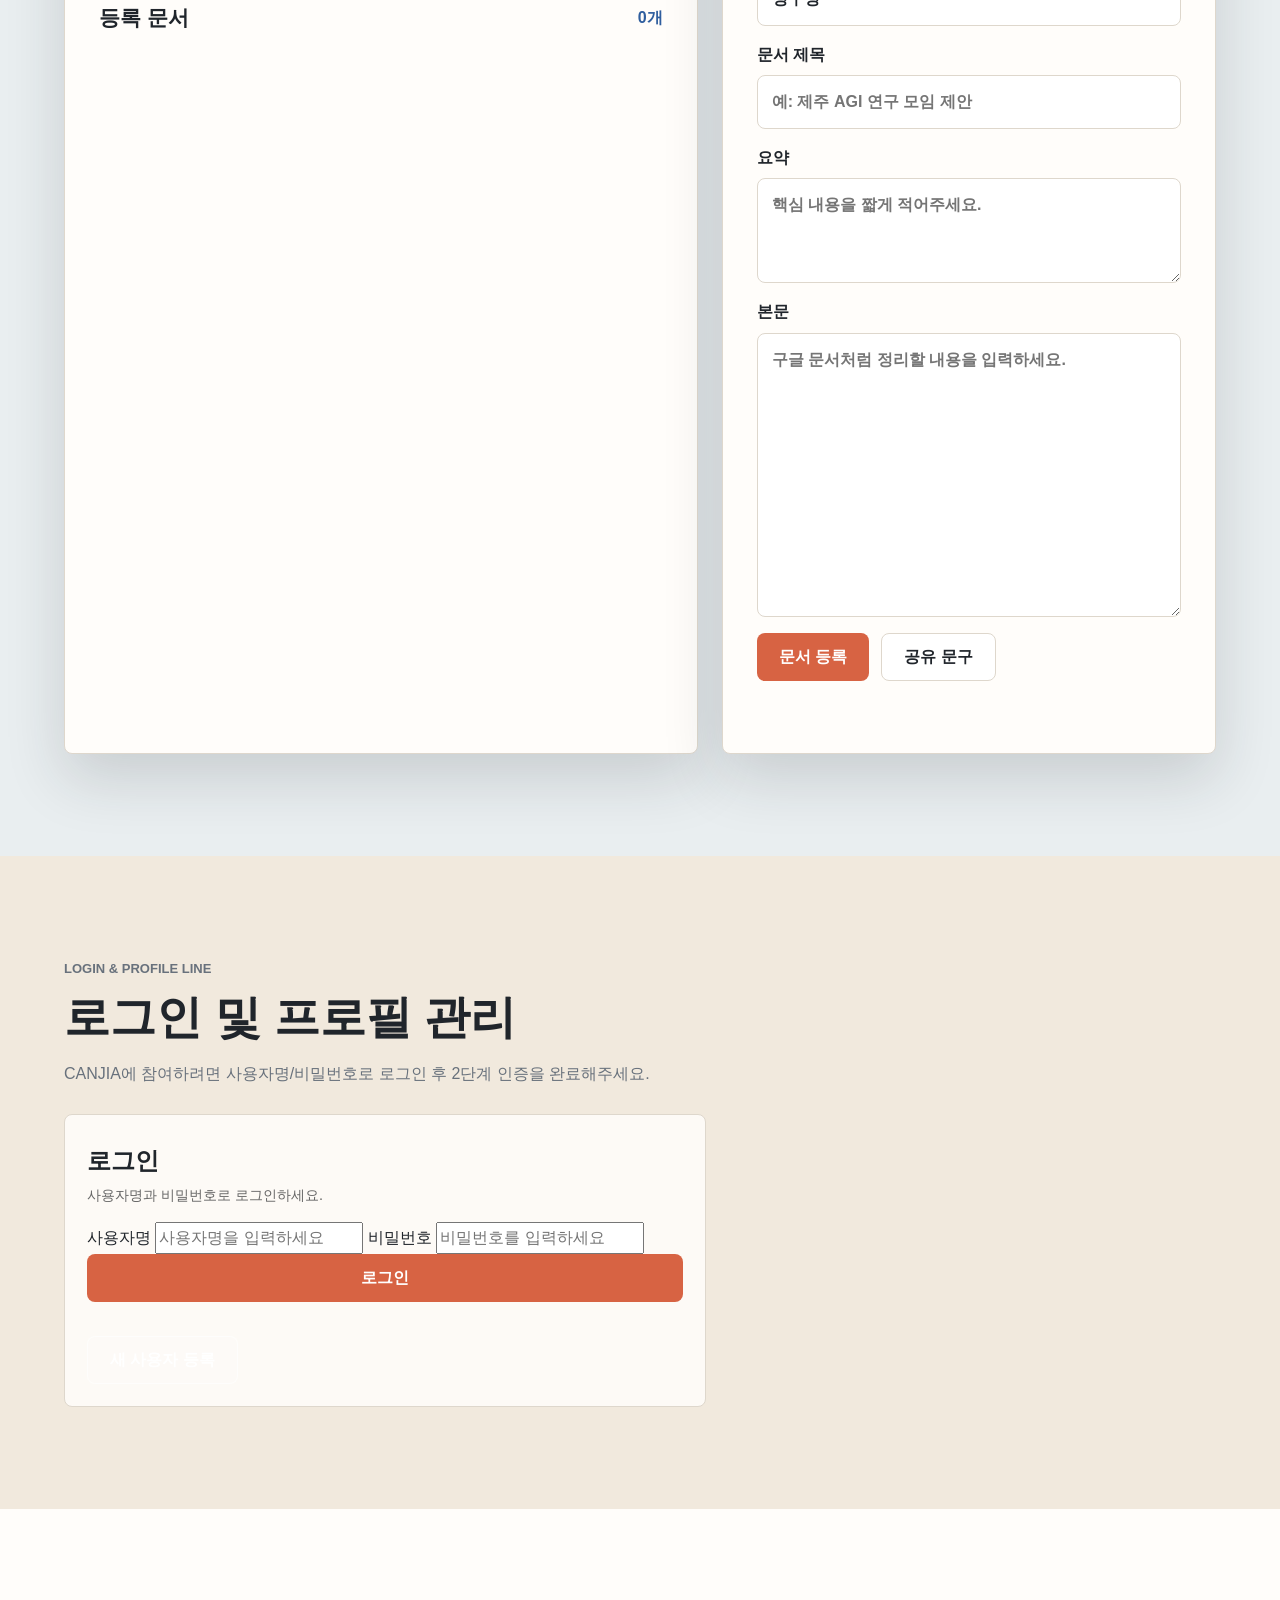
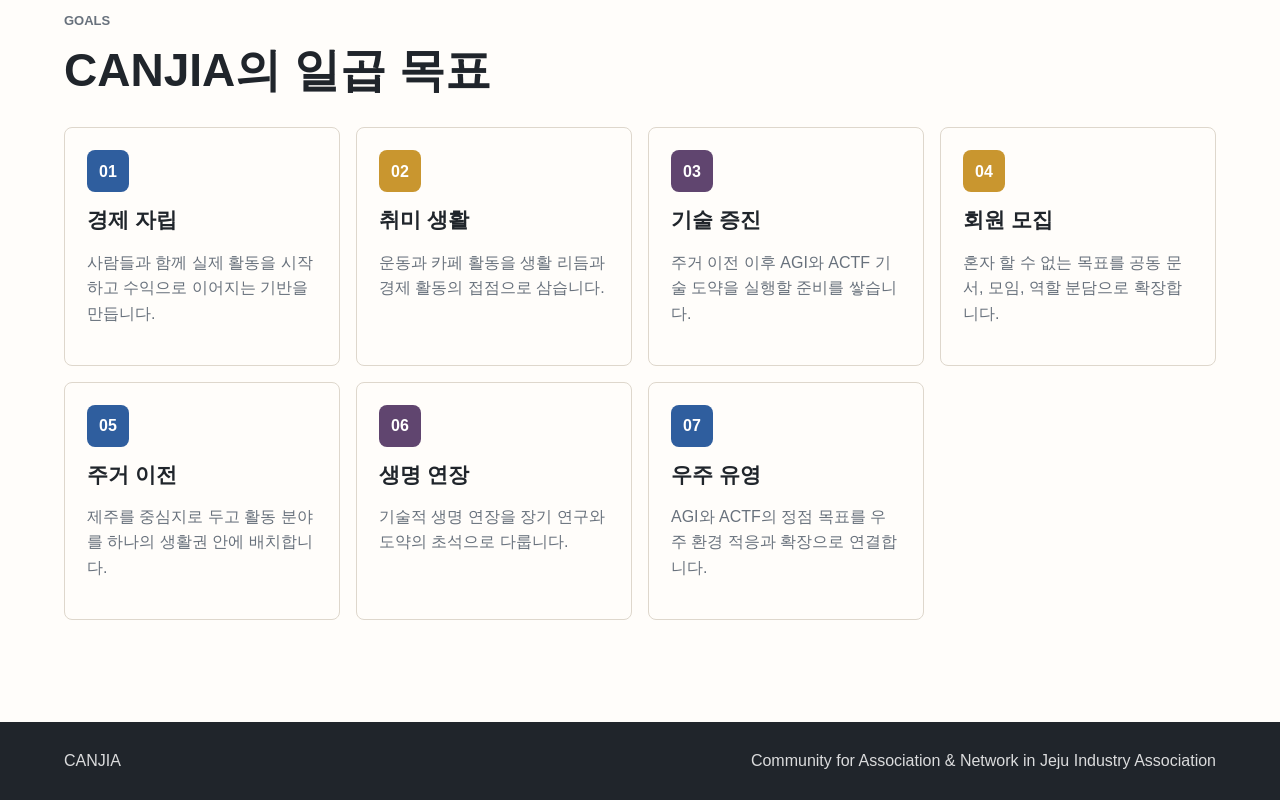
==== commit d5529d5e: "CANJIA" ====
--- a/index.html
+++ b/index.html
@@ -311,4 +311,4 @@
     <span>Community for Association &amp; Network in Jeju Industry Association</span>
   </footer>
 </body>
-</html>
+</html>
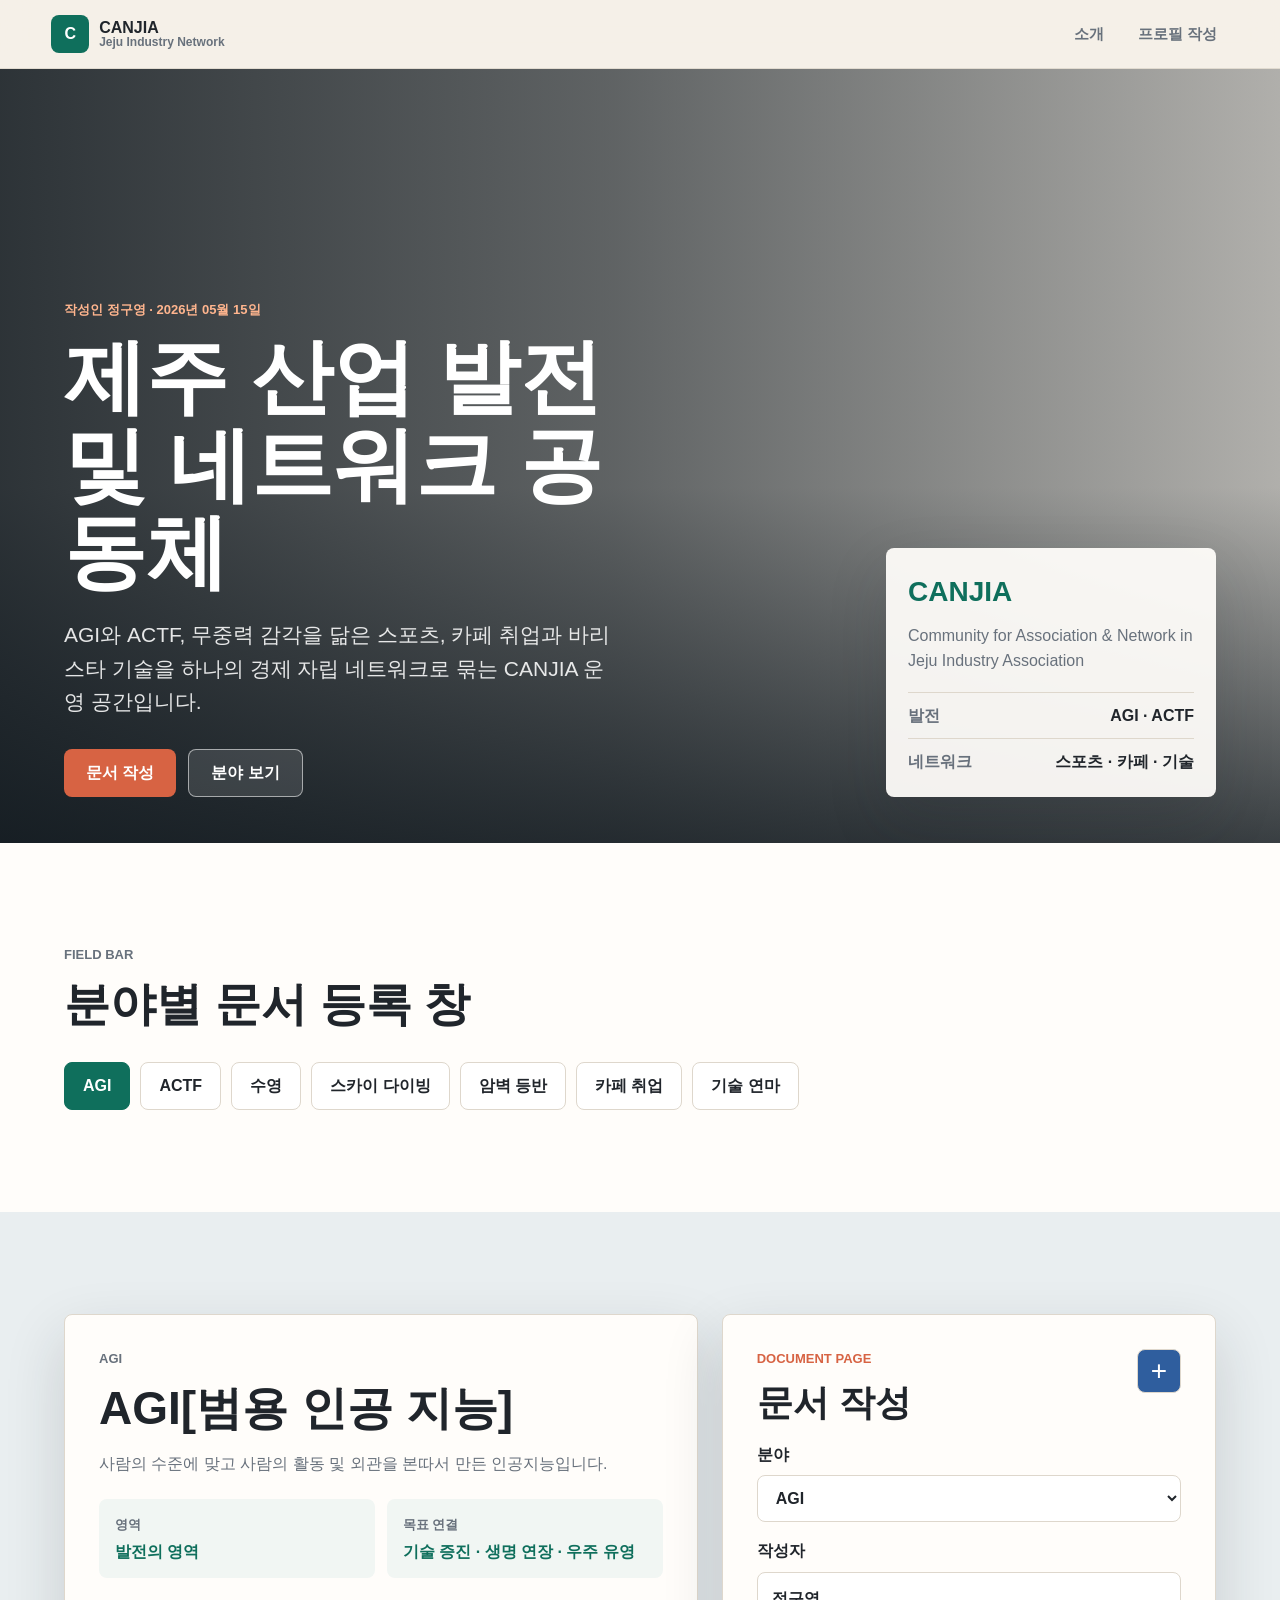
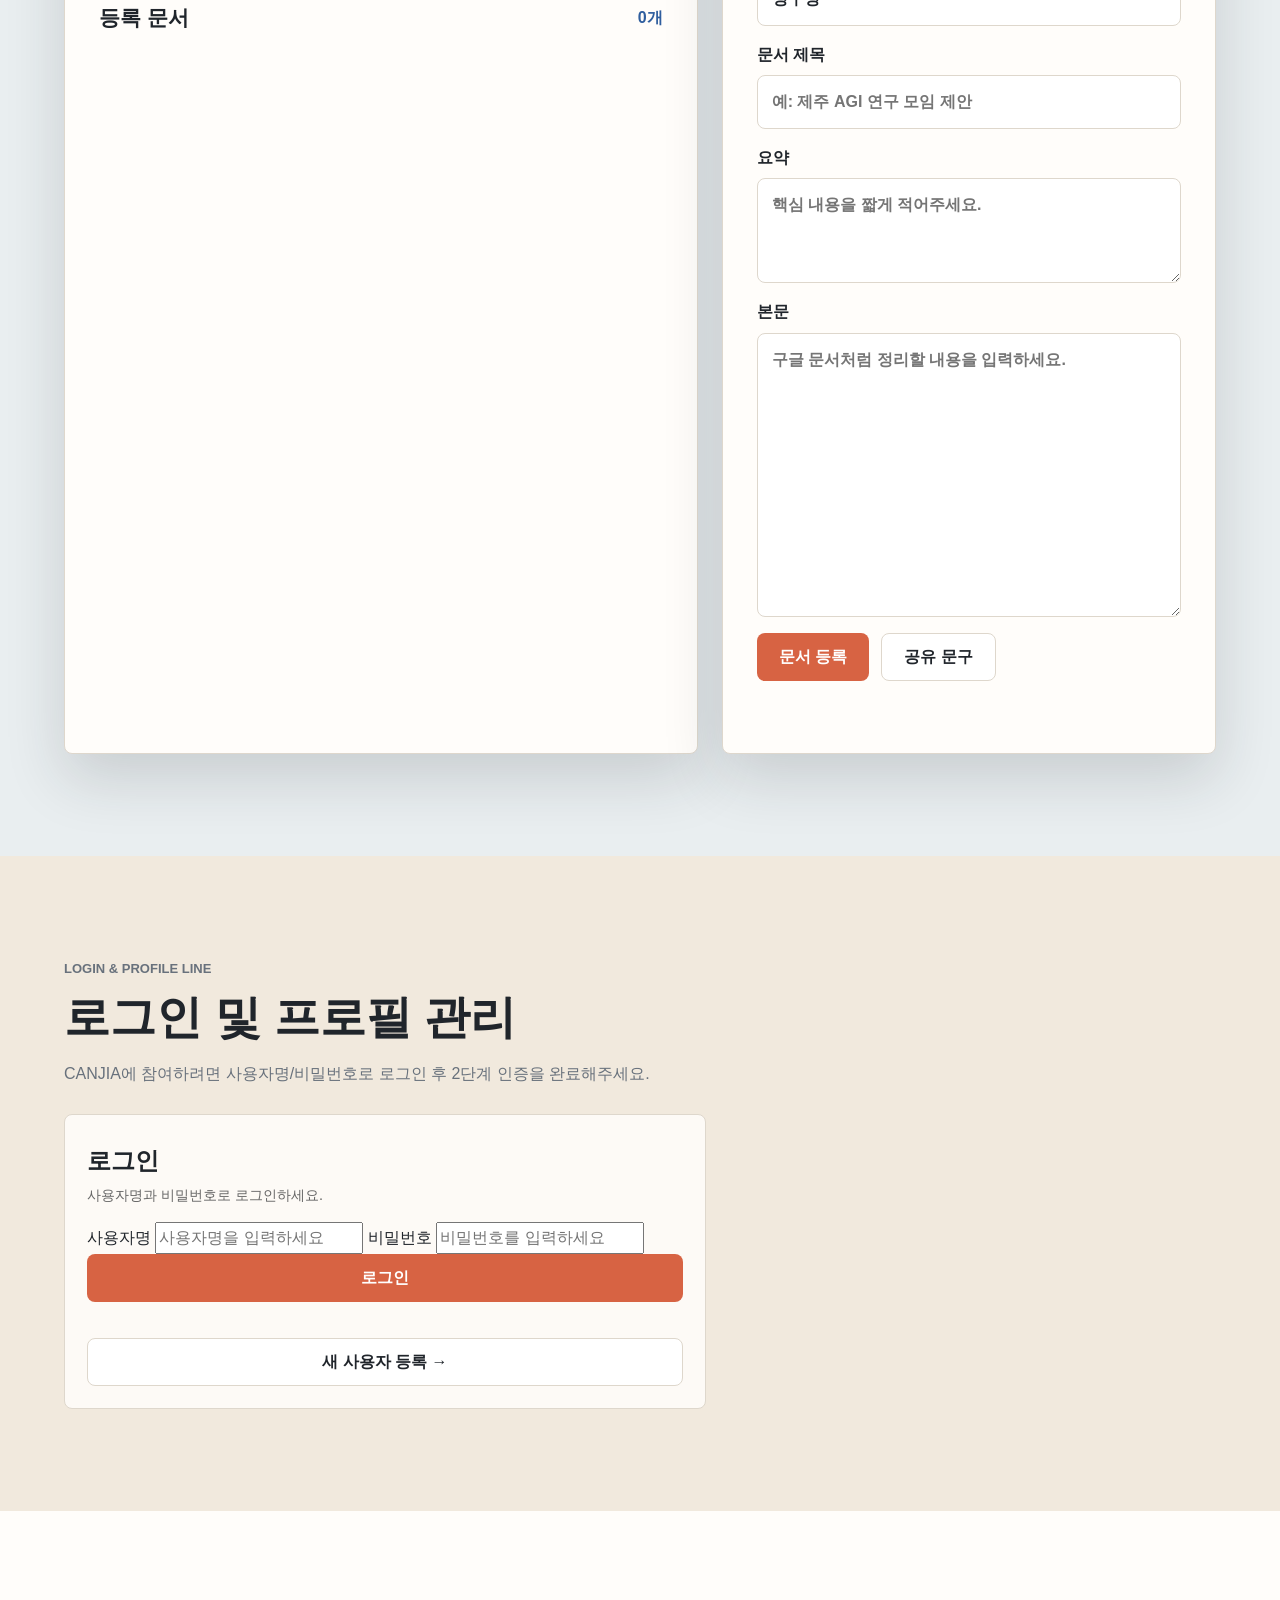
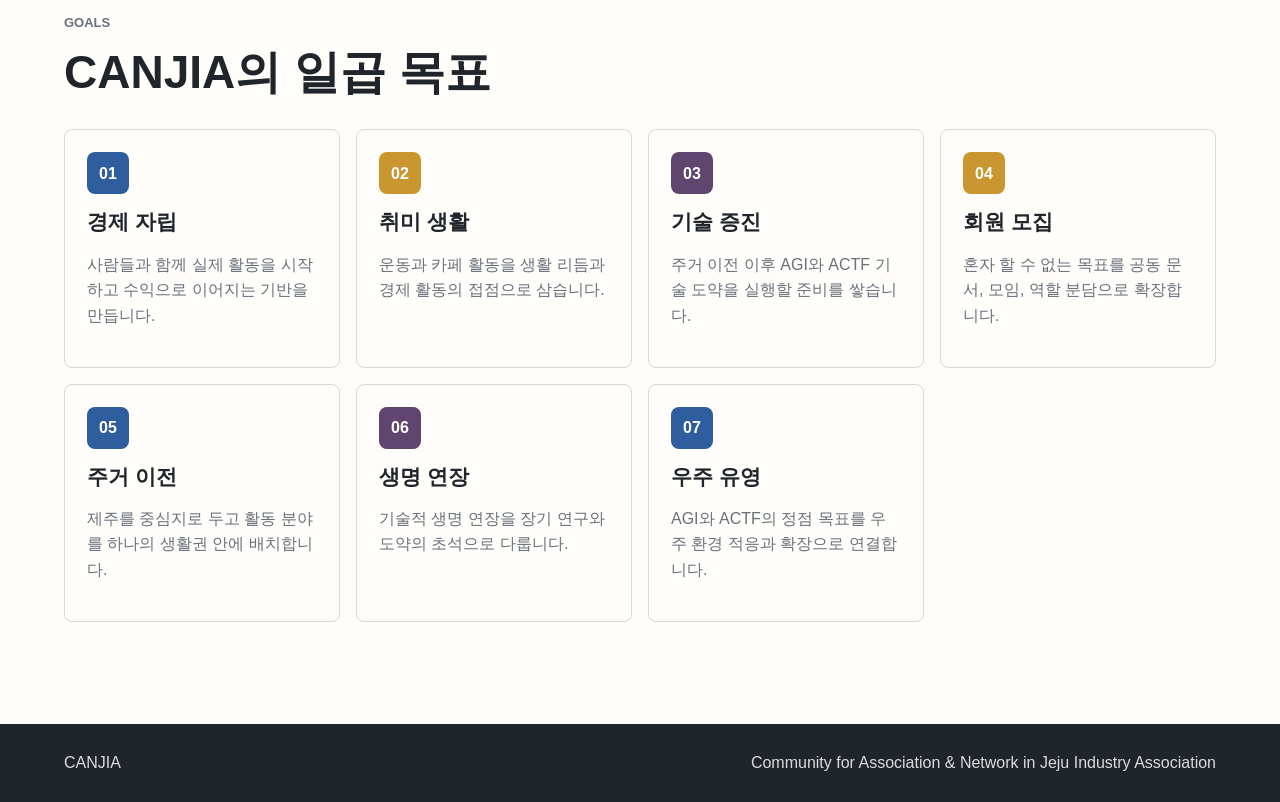
==== commit 515732a4: "CANJIA" ====
--- a/index.html
+++ b/index.html
@@ -147,15 +147,36 @@
         <p>
           CANJIA에 참여하려면 사용자명/비밀번호로 로그인 후 2단계 인증을 완료해주세요.
         </p>
-        
-        <!-- 2단계 로그인 -->
+
+        <!-- 인증 박스 -->
         <div id="login-section" class="auth-box">
-          <h3>로그인</h3>
-          
+
+          <!-- 1단계 로그인 섹션 -->
+          <div id="signin-section">
+            <h3>로그인</h3>
+            <p style="font-size: 0.9em; color: #666; margin-bottom: 1em;">
+              사용자명과 비밀번호로 로그인하세요.
+            </p>
+            <form id="login-form" class="simple-form">
+              <label>
+                사용자명
+                <input type="text" id="login-username" name="username" placeholder="사용자명을 입력하세요" required>
+              </label>
+              <label>
+                비밀번호
+                <input type="password" id="login-password" name="password" placeholder="비밀번호를 입력하세요" required>
+              </label>
+              <button type="submit" class="button primary" style="width: 100%;">로그인</button>
+              <p id="login-message" class="form-note" role="status" aria-live="polite"></p>
+            </form>
+            <button id="show-register-btn" class="button neutral" style="margin-top: 12px; width: 100%;">새 사용자 등록 →</button>
+          </div>
+
           <!-- 사용자 등록 섹션 -->
-          <div id="register-section">
+          <div id="register-section" style="display: none;">
+            <h3>회원 가입</h3>
             <p style="font-size: 0.9em; color: #666; margin-bottom: 1em;">
-              새 사용자 등록 - 비밀번호와 Authenticator 앱 설정
+              사용자명과 비밀번호를 설정하고 Authenticator 앱을 연결하세요.
             </p>
             <form id="register-form" class="simple-form">
               <label>
@@ -169,43 +190,26 @@
               <button type="submit" class="button primary" style="width: 100%;">등록하기</button>
               <p id="register-message" class="form-note" role="status" aria-live="polite"></p>
             </form>
-            
+
             <!-- QR 코드 표시 영역 -->
             <div id="qr-section" style="display: none; margin-top: 1em; text-align: center;">
-              <p style="font-size: 0.9em; color: #666; margin-bottom: 0.5em;">
-                아래 QR 코드를 Authenticator 앱으로 스캔하세요:
+              <p style="font-size: 0.9em; color: #27ae60; font-weight: bold; margin-bottom: 0.5em;">
+                ✅ 등록 완료! 아래 QR 코드를 Authenticator 앱으로 스캔하세요.
               </p>
               <img id="qr-code" style="max-width: 200px; margin: 10px auto; display: block;" alt="QR Code">
               <p style="font-size: 0.8em; color: #999; margin-top: 10px;">
                 또는 수동으로 비밀키를 입력하세요:
               </p>
-              <code id="secret-key" style="display: block; background: #f5f5f5; padding: 8px; border-radius: 4px; margin: 10px auto; max-width: 200px; word-break: break-all;"></code>
-              <button id="show-login-btn" class="button secondary" style="margin-top: 10px;">로그인 화면으로 이동</button>
+              <code id="secret-key" style="display: block; background: #f5f5f5; padding: 8px; border-radius: 4px; margin: 10px auto; max-width: 240px; word-break: break-all; font-size: 13px;"></code>
+              <button id="show-login-btn" class="button primary" style="margin-top: 14px; width: 100%;">로그인 화면으로 이동 →</button>
             </div>
-          </div>
-          
-          <!-- 1단계 로그인 섹션 -->
-          <div id="signin-section">
-            <p style="font-size: 0.9em; color: #666; margin-bottom: 1em;">
-              사용자명과 비밀번호로 로그인하세요.
-            </p>
-            <form id="login-form" class="simple-form">
-              <label>
-                사용자명
-                <input type="text" id="login-username" name="username" placeholder="사용자명을 입력하세요" required>
-              </label>
-              <label>
-                비밀번호
-                <input type="password" id="login-password" name="password" placeholder="비밀번호를 입력하세요" required>
-              </label>
-              <button type="submit" class="button primary" style="width: 100%;">로그인</button>
-              <p id="login-message" class="form-note" role="status" aria-live="polite"></p>
-            </form>
-            <button id="show-register-btn" class="button secondary" style="margin-top: 10px;">새 사용자 등록</button>
-          </div>
-          
+
+            <button id="back-to-login-btn" class="button neutral" style="margin-top: 10px; width: 100%;">← 로그인으로 돌아가기</button>
+          </div>
+
           <!-- 2단계 인증 섹션 -->
           <div id="twofa-section" style="display: none;">
+            <h3>2단계 인증</h3>
             <p style="font-size: 0.9em; color: #666; margin-bottom: 1em;">
               Authenticator 앱에서 생성된 6자리 코드를 입력하세요.
             </p>
@@ -217,7 +221,7 @@
               <button type="submit" class="button primary" style="width: 100%;">인증</button>
               <p id="twofa-message" class="form-note" role="status" aria-live="polite"></p>
             </form>
-            <button id="cancel-login-btn" class="button secondary" style="margin-top: 10px;">취소</button>
+            <button id="cancel-login-btn" class="button neutral" style="margin-top: 10px; width: 100%;">← 취소</button>
           </div>
         </div>
 
@@ -226,7 +230,7 @@
           <p id="user-greeting" style="text-align: center; font-size: 1.1em; margin-bottom: 1em;">
             <strong id="current-user"></strong>님, 로그인되었습니다.
           </p>
-          <button id="logout-button" class="button secondary" type="button" style="display: block; margin: 0 auto;">로그아웃</button>
+          <button id="logout-button" class="button neutral" type="button" style="display: block; margin: 0 auto; width: 100%;">로그아웃</button>
         </div>
       </div>
 
@@ -311,4 +315,4 @@
     <span>Community for Association &amp; Network in Jeju Industry Association</span>
   </footer>
 </body>
-</html>+</html>
